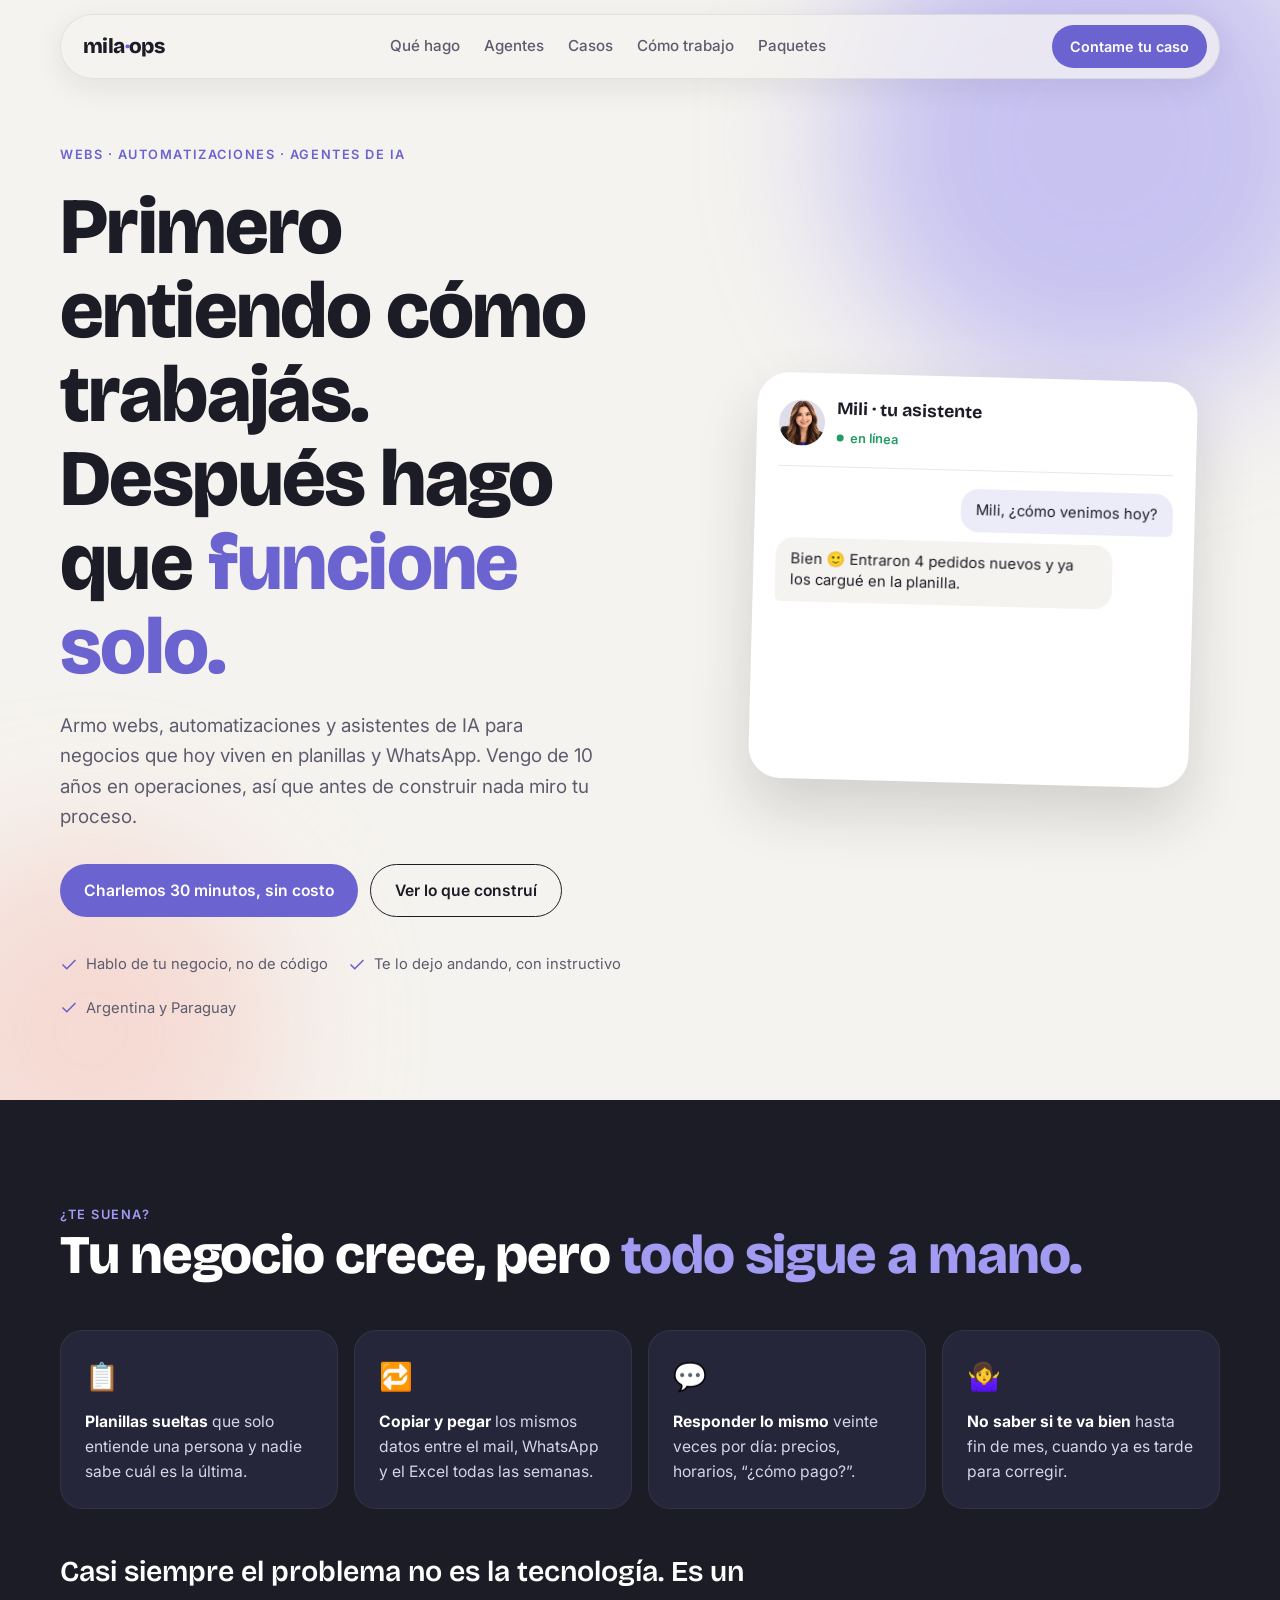
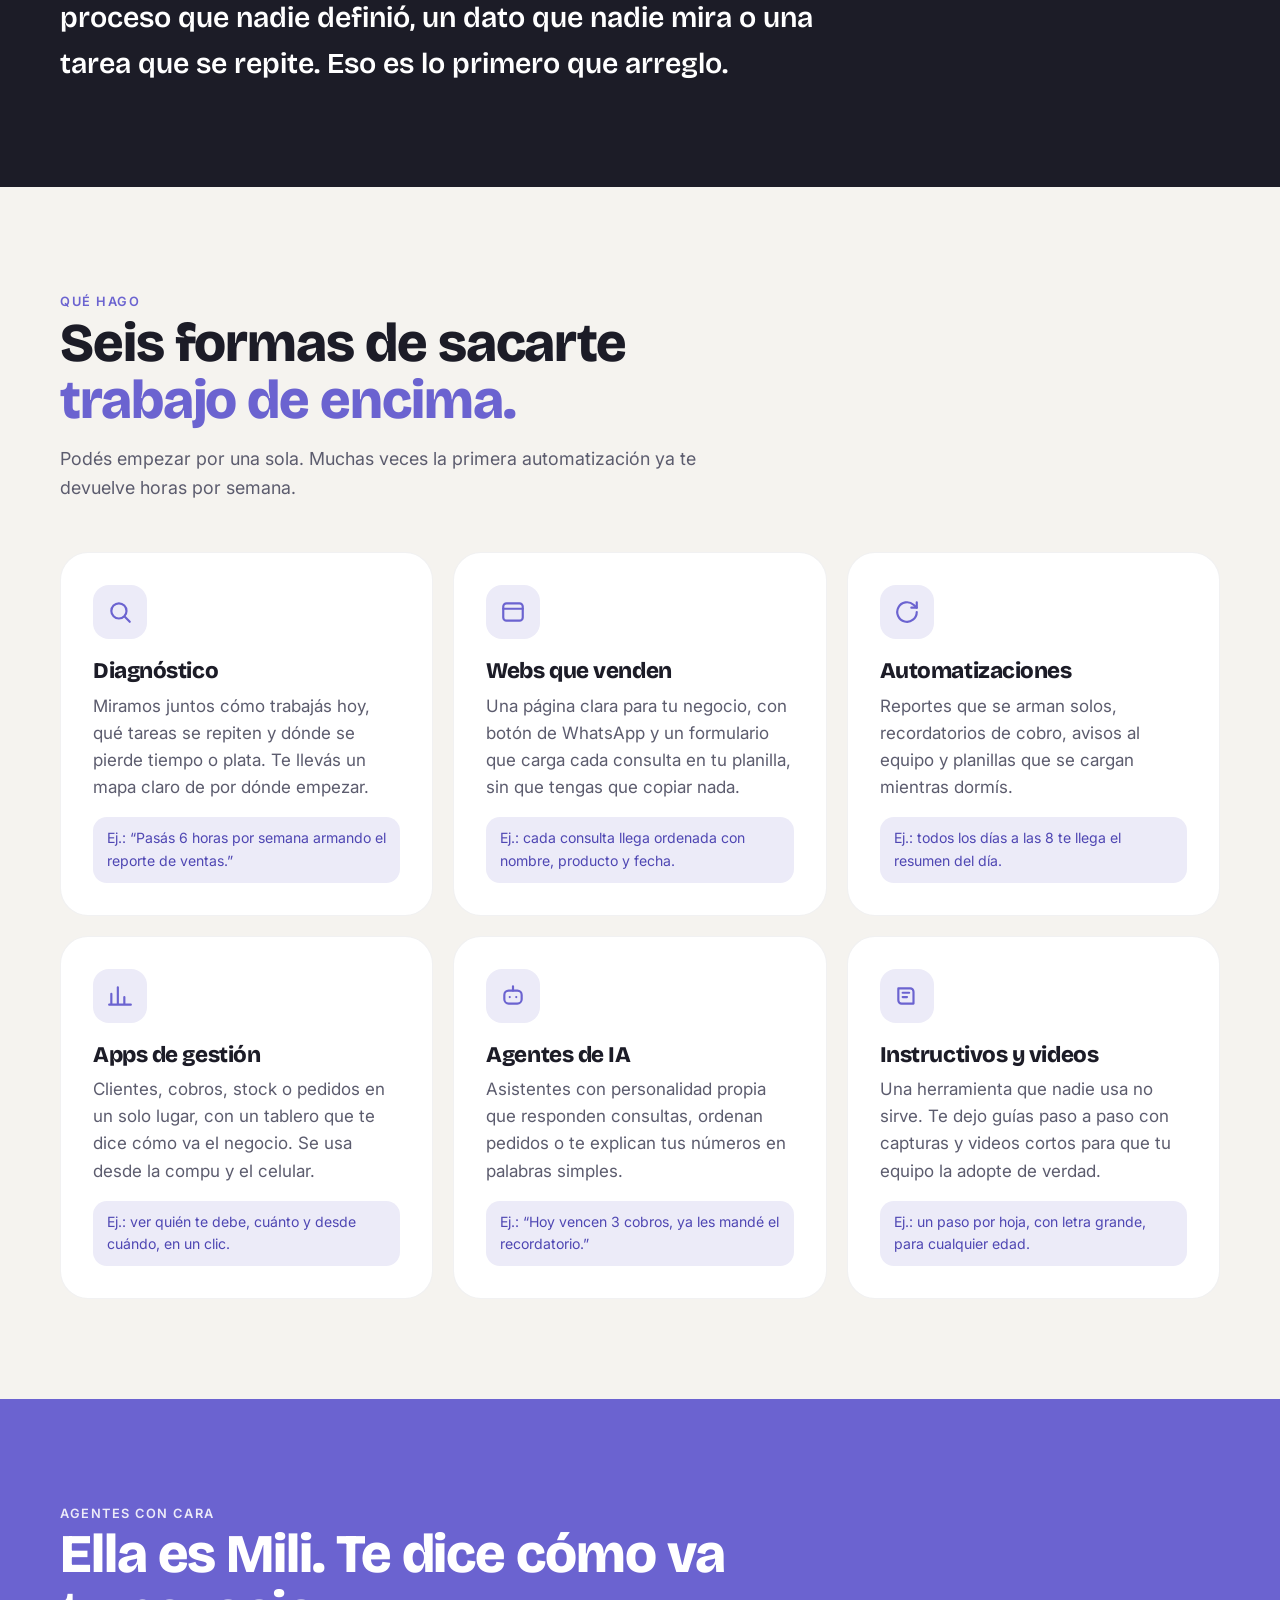
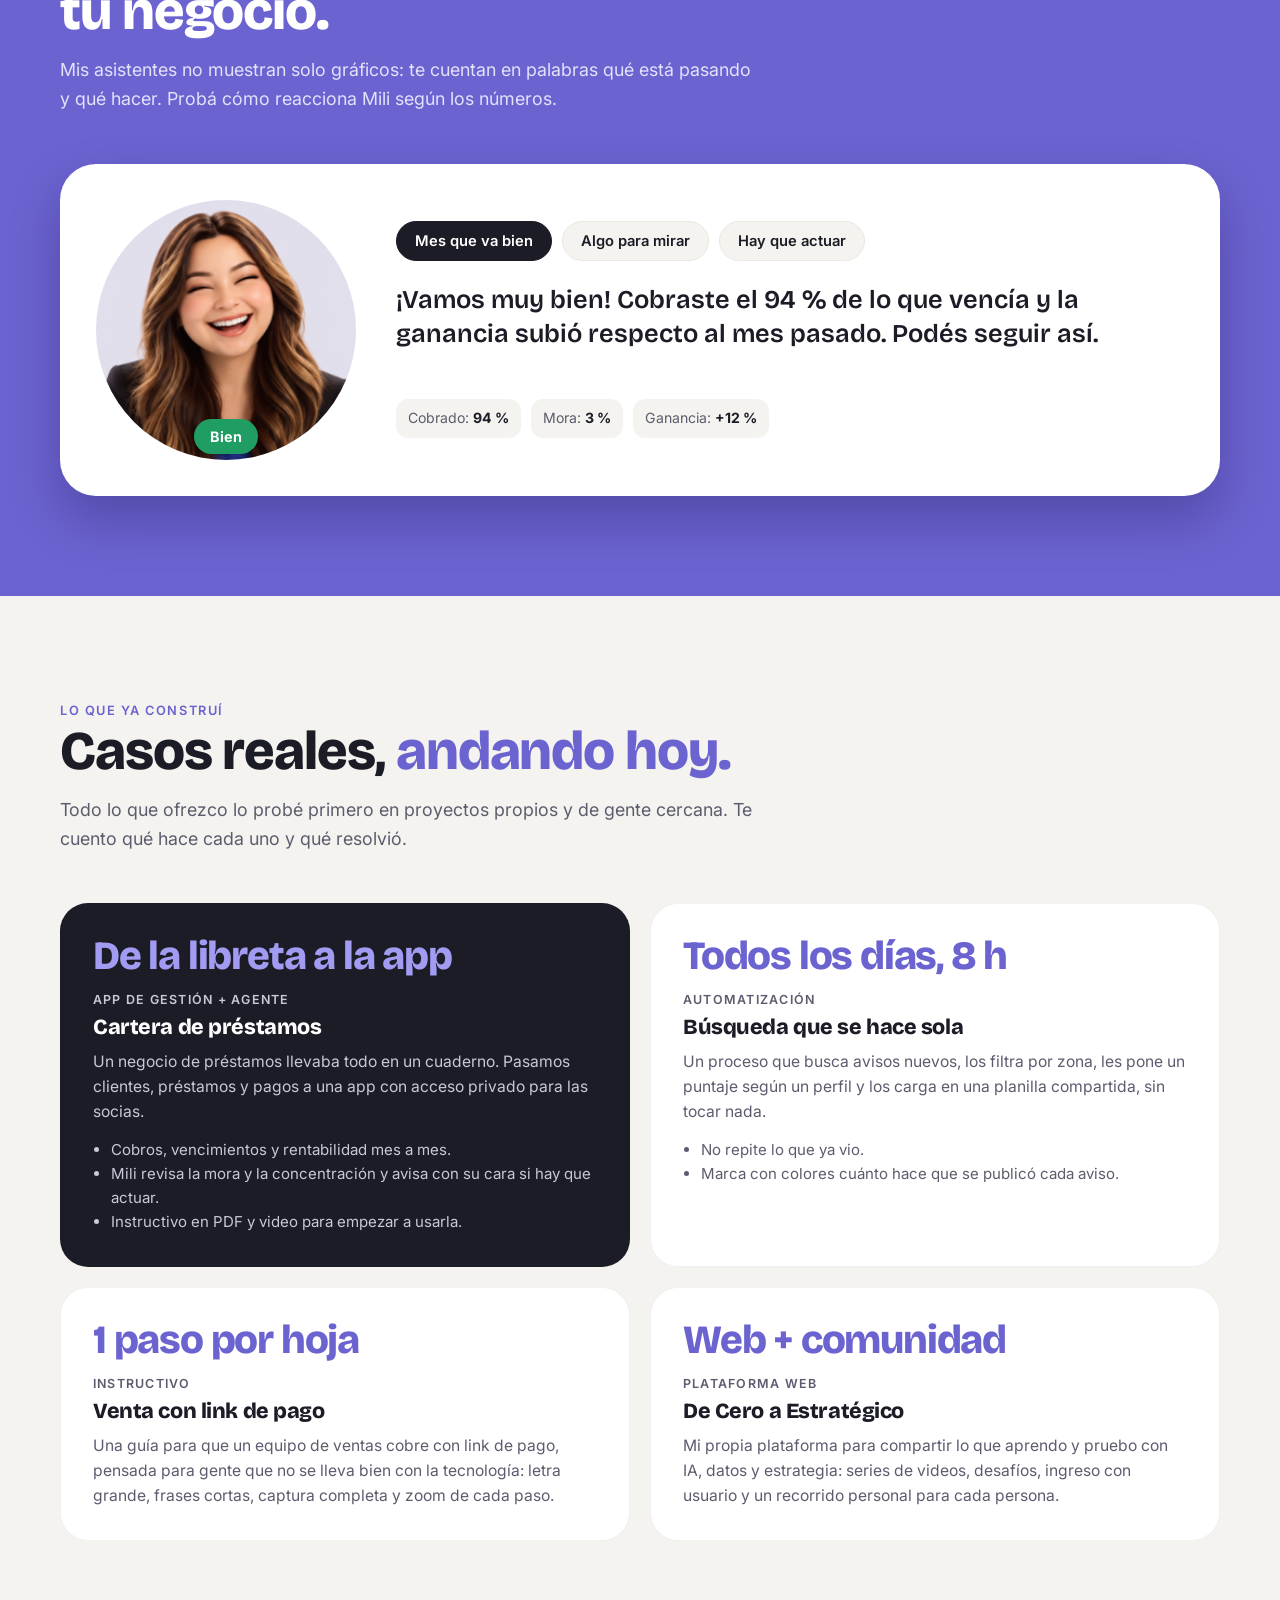
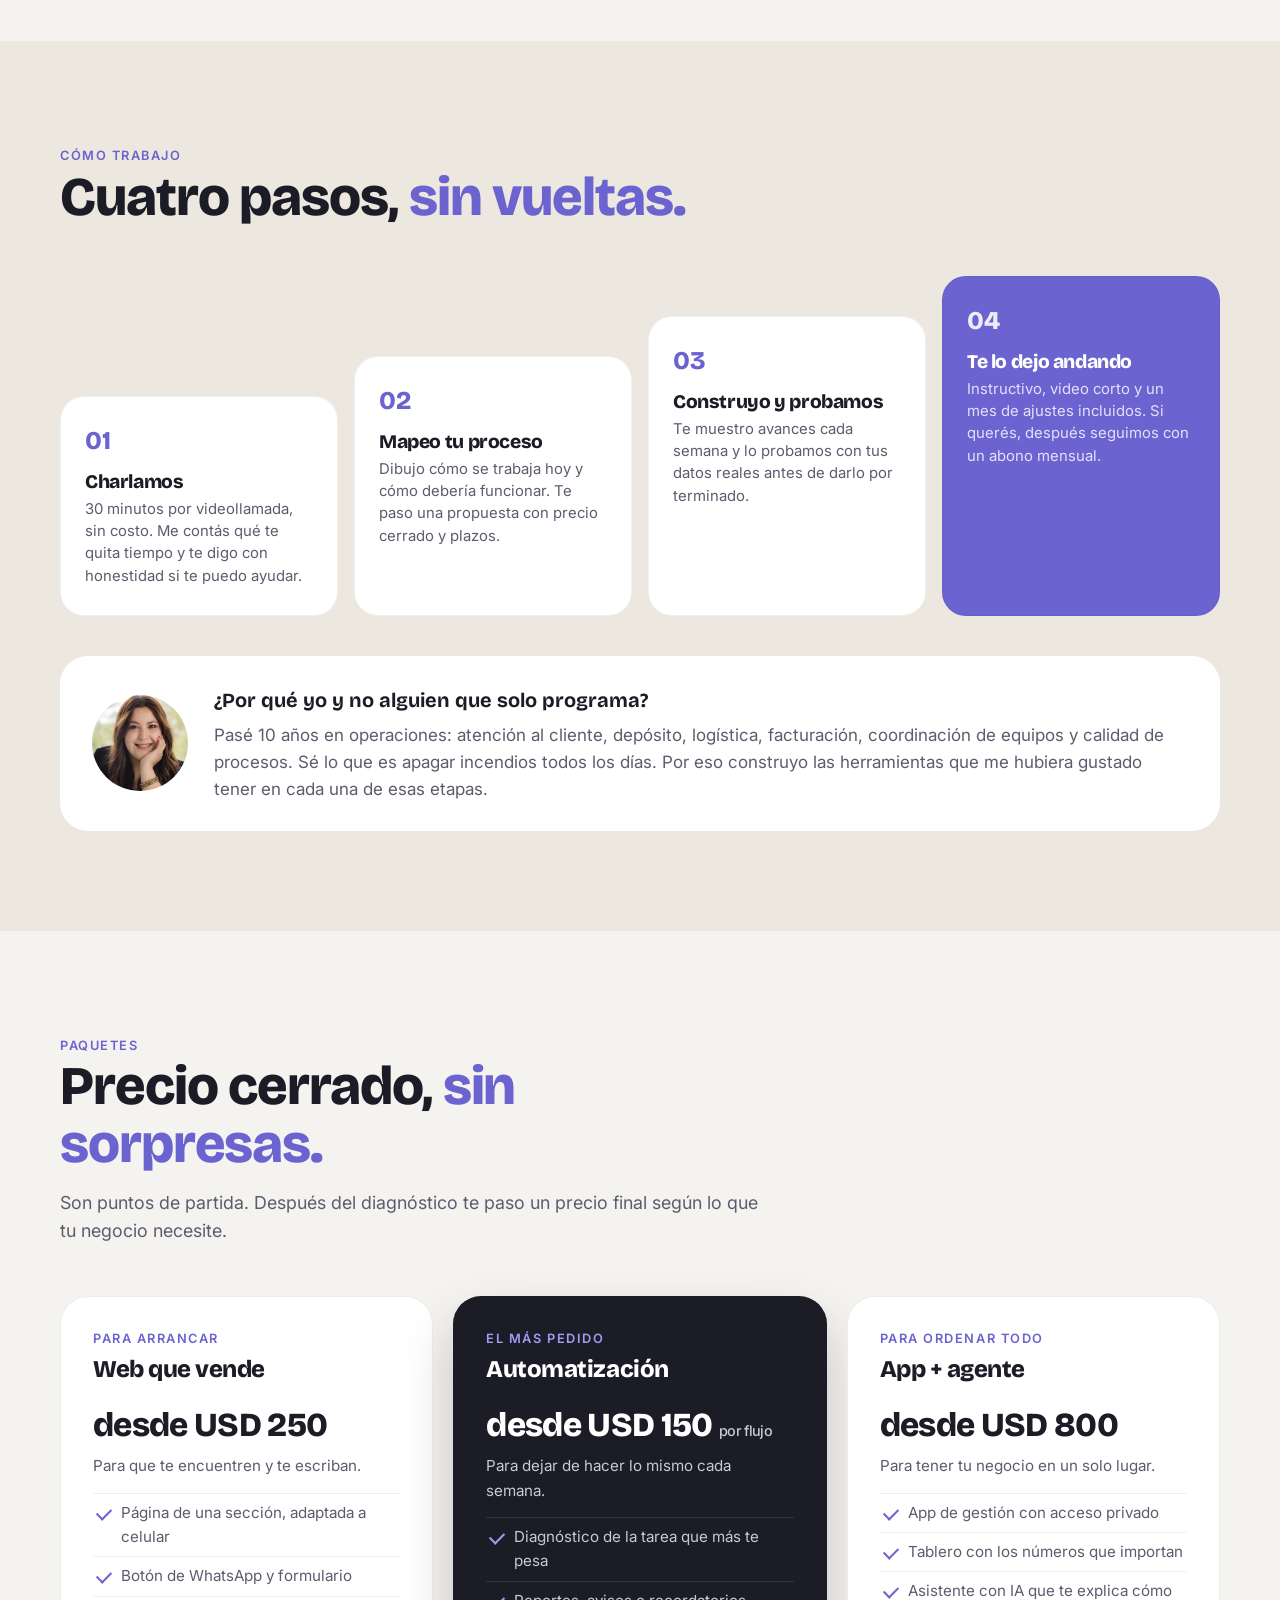
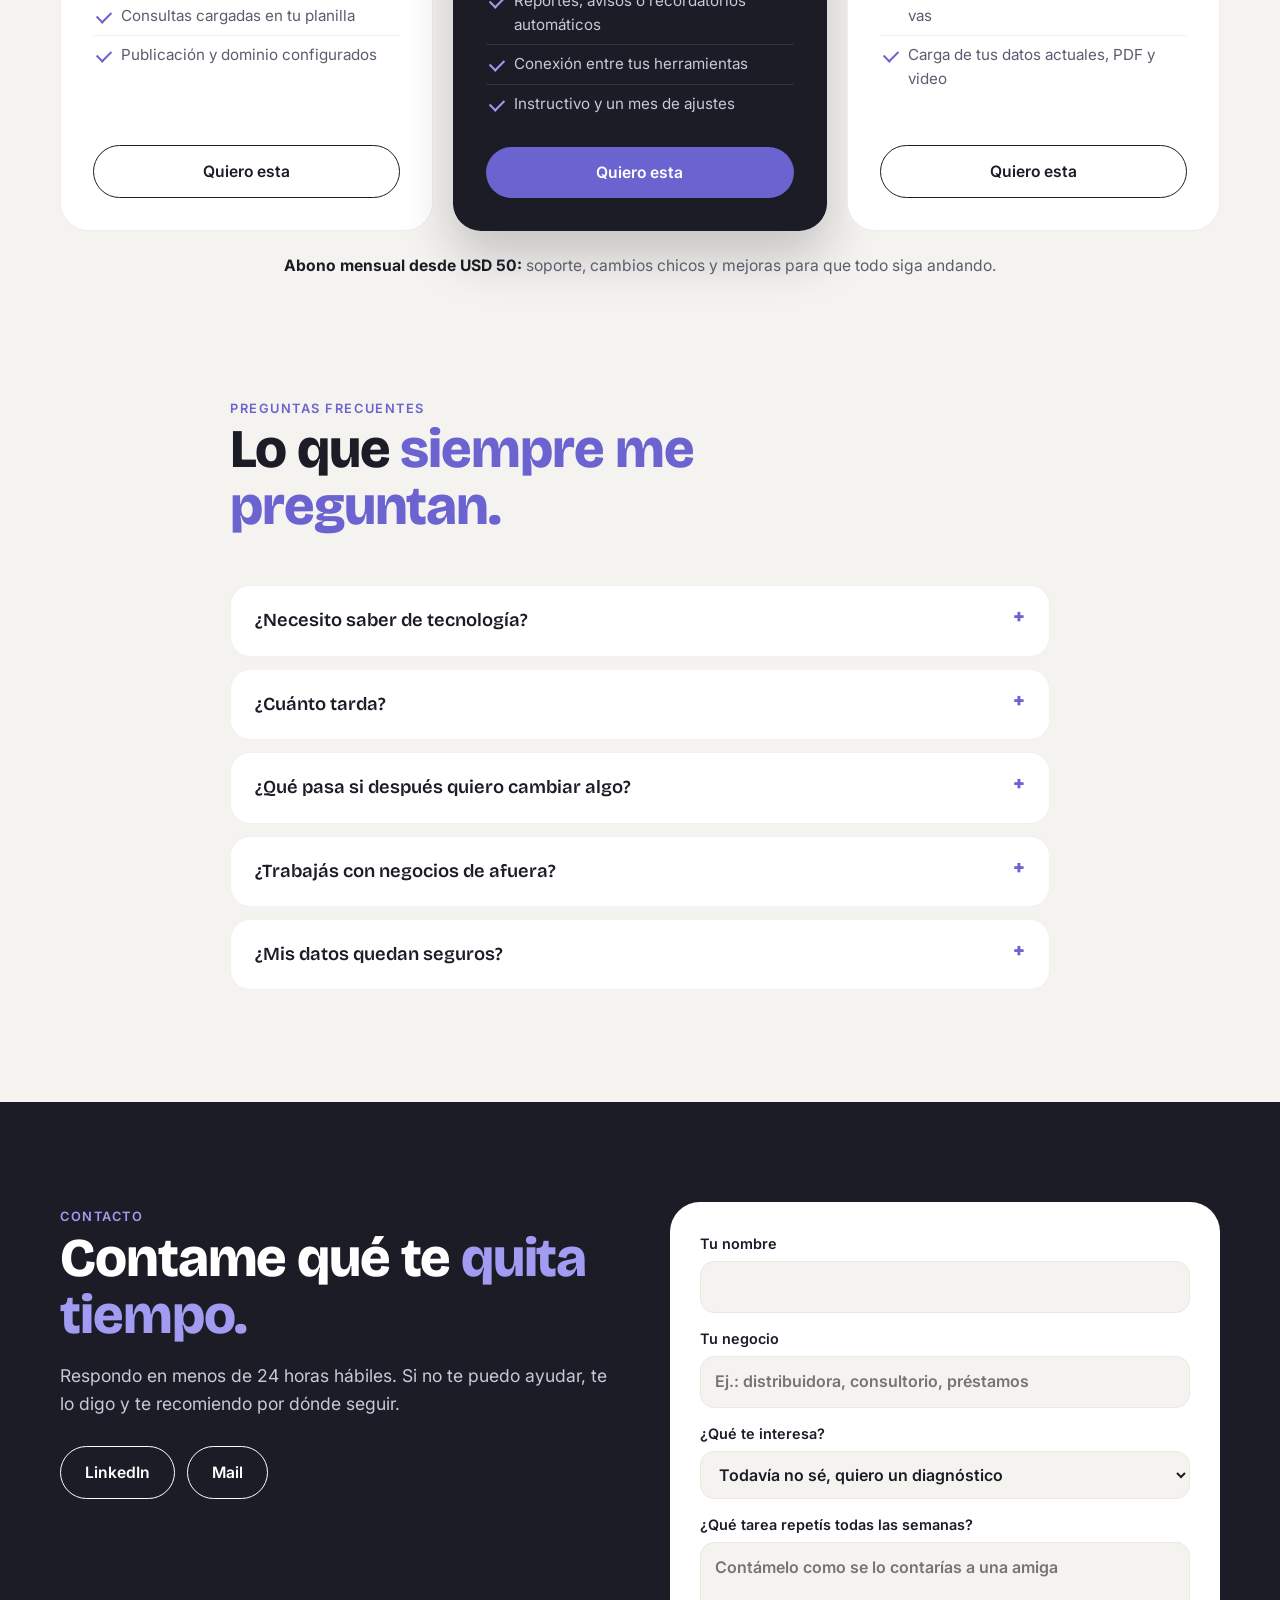
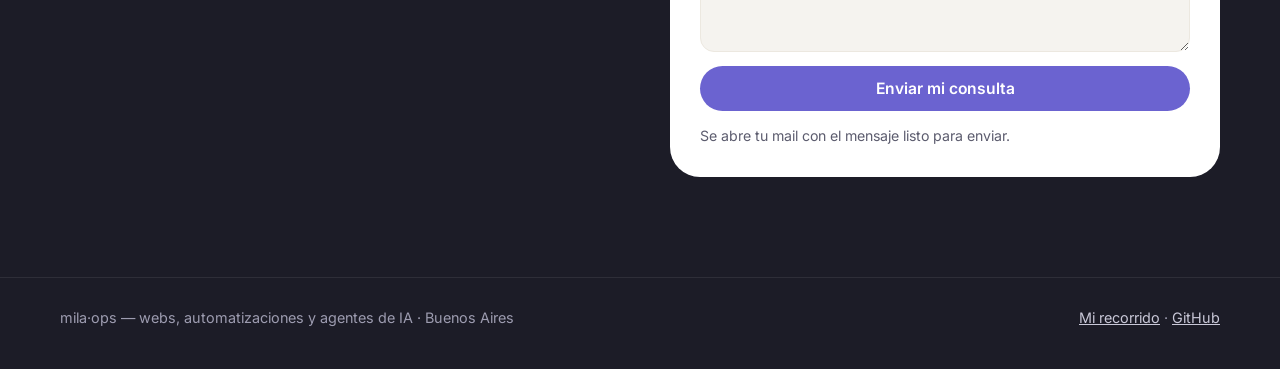
==== index.html @ dc6773a6 "Primera versión de la web de la marca Co-Authored-By: Claude Opus 5.5 <noreply@anthropic.com>" ====
<!doctype html>
<html lang="es">
<head>
<meta charset="utf-8">
<meta name="viewport" content="width=device-width, initial-scale=1">
<title>Mila · Ops & IA — Webs, automatizaciones y agentes</title>
<meta name="description" content="Webs que venden, automatizaciones y agentes de IA para pymes. Primero entiendo cómo trabajás, después hago que funcione solo.">
<meta property="og:title" content="Mila · Ops & IA">
<meta property="og:description" content="Webs, automatizaciones y agentes de IA para negocios que viven en planillas y WhatsApp.">
<meta property="og:image" content="img/retrato.png">
<link rel="icon" href="data:image/svg+xml,%3Csvg xmlns='http://www.w3.org/2000/svg' viewBox='0 0 64 64'%3E%3Crect width='64' height='64' rx='18' fill='%236b63d0'/%3E%3Ctext x='32' y='44' font-family='Arial' font-weight='800' font-size='34' text-anchor='middle' fill='white'%3Em%3C/text%3E%3C/svg%3E">
<link rel="preconnect" href="https://fonts.googleapis.com">
<link rel="preconnect" href="https://fonts.gstatic.com" crossorigin>
<link href="https://fonts.googleapis.com/css2?family=Bricolage+Grotesque:opsz,wght@12..96,600;12..96,800&family=Inter:wght@400;500;600&display=swap" rel="stylesheet">
<style>
  :root{
    --crema:#f5f3ef; --crema-2:#ece8e0; --tinta:#1c1c27; --gris:#5c5c6e;
    --violeta:#6b63d0; --violeta-osc:#4f47b3; --lila:#a29bf2; --lila-suave:#ecebf8; --coral:#f07a6c;
    --verde:#1f9d63; --ambar:#c98a12;
    --radio:28px;
    --display:"Bricolage Grotesque","Inter",system-ui,sans-serif;
    --texto:"Inter",system-ui,-apple-system,sans-serif;
  }
  *{box-sizing:border-box}
  html{scroll-behavior:smooth}
  body{margin:0;background:var(--crema);color:var(--tinta);font-family:var(--texto);font-size:17px;line-height:1.6;-webkit-font-smoothing:antialiased;overflow-x:hidden}
  img{max-width:100%;display:block}
  a{color:inherit}
  .contenedor{width:min(1160px,100% - 40px);margin-inline:auto}
  h1,h2,h3{font-family:var(--display);line-height:1.05;letter-spacing:-.02em;margin:0}
  h2{font-size:clamp(2.1rem,5vw,3.4rem);font-weight:800}
  h2 em,h1 em{font-style:normal;color:var(--violeta)}
  .etiqueta{display:inline-block;font-size:.8rem;font-weight:600;letter-spacing:.12em;text-transform:uppercase;color:var(--violeta)}
  section{padding:100px 0}
  .cabecera{max-width:700px;margin-bottom:50px}
  .cabecera p{color:var(--gris);font-size:1.12rem;margin:16px 0 0}

  /* Menú */
  .menu{position:fixed;top:14px;left:50%;transform:translateX(-50%);z-index:50;width:min(1160px,100% - 24px);
    display:flex;align-items:center;justify-content:space-between;gap:16px;padding:10px 12px 10px 22px;border-radius:999px;
    background:rgba(245,243,239,.75);backdrop-filter:blur(14px) saturate(1.4);-webkit-backdrop-filter:blur(14px) saturate(1.4);
    border:1px solid rgba(28,28,39,.08);box-shadow:0 8px 30px rgba(28,28,39,.08)}
  .marca{font-family:var(--display);font-weight:800;font-size:1.3rem;text-decoration:none;letter-spacing:-.03em;white-space:nowrap}
  .marca span{color:var(--violeta)}
  .menu nav{display:flex;gap:24px}
  .menu nav a{text-decoration:none;font-size:.95rem;font-weight:500;color:var(--gris)}
  .menu nav a:hover{color:var(--tinta)}
  .boton{display:inline-flex;align-items:center;justify-content:center;gap:8px;padding:13px 24px;border-radius:999px;font-weight:600;font-size:.98rem;text-decoration:none;border:0;cursor:pointer;font-family:inherit;transition:transform .2s ease,background .2s ease}
  .boton:hover{transform:translateY(-2px)}
  .boton-violeta{background:var(--violeta);color:#fff}
  .boton-violeta:hover{background:var(--violeta-osc)}
  .boton-borde{background:transparent;border:1.5px solid var(--tinta);color:var(--tinta)}
  .boton-chico{padding:10px 18px;font-size:.9rem}

  /* Portada */
  .portada{position:relative;min-height:100svh;display:flex;align-items:center;padding:140px 0 80px;overflow:hidden}
  .portada::before,.portada::after{content:"";position:absolute;border-radius:50%;filter:blur(70px);opacity:.55;z-index:0}
  .portada::before{width:520px;height:520px;background:var(--lila);top:-120px;right:-80px}
  .portada::after{width:380px;height:380px;background:#f6c6bd;bottom:-120px;left:-100px}
  .portada .contenedor{position:relative;z-index:1;display:grid;grid-template-columns:minmax(0,1.1fr) minmax(0,.9fr);gap:60px;align-items:center}
  .portada h1{font-size:clamp(2.6rem,6.4vw,5rem);font-weight:800;margin:18px 0 22px}
  .portada p.bajada{font-size:1.18rem;color:var(--gris);max-width:540px;margin:0 0 32px}
  .acciones{display:flex;flex-wrap:wrap;gap:12px}
  .sellos{display:flex;flex-wrap:wrap;gap:20px;margin-top:36px;color:var(--gris);font-size:.92rem}
  .sellos span{display:inline-flex;align-items:center;gap:8px}
  .sellos svg{width:18px;height:18px;color:var(--violeta);flex:none}

  /* Chat de Mili en la portada */
  .chat{background:#fff;border-radius:32px;padding:22px;box-shadow:0 30px 60px rgba(28,28,39,.16);transform:rotate(1.5deg);max-width:440px;justify-self:center;width:100%}
  .chat-cab{display:flex;align-items:center;gap:12px;padding-bottom:16px;border-bottom:1px solid var(--crema-2)}
  .chat-cab img{width:46px;height:46px;border-radius:50%;object-fit:cover}
  .chat-cab b{display:block;font-family:var(--display);font-size:1.1rem}
  .chat-cab small{color:var(--verde);font-weight:600;font-size:.8rem}
  .chat-cab small::before{content:"";display:inline-block;width:7px;height:7px;border-radius:50%;background:var(--verde);margin-right:6px;vertical-align:1px}
  .mensajes{display:flex;flex-direction:column;gap:10px;padding:18px 0 6px;min-height:290px}
  .msj{max-width:85%;padding:11px 15px;border-radius:18px;font-size:.93rem;line-height:1.4;animation:aparece .35s ease both}
  .msj.cliente{align-self:flex-end;background:var(--lila-suave);border-bottom-right-radius:6px}
  .msj.mili{align-self:flex-start;background:var(--crema);border-bottom-left-radius:6px}
  .msj.escribe{color:var(--gris);font-style:italic}
  @keyframes aparece{from{opacity:0;transform:translateY(8px)}to{opacity:1;transform:none}}

  /* ¿Te pasa esto? */
  .dolor{background:var(--tinta);color:#fff}
  .dolor .etiqueta{color:var(--lila)}
  .dolor h2{color:#fff}
  .dolor h2 em{color:var(--lila)}
  .dolores{display:grid;grid-template-columns:repeat(4,1fr);gap:16px;margin-top:46px}
  .dolor-item{background:#26263a;border-radius:22px;padding:24px;border:1px solid rgba(255,255,255,.06)}
  .dolor-item .emoji{font-size:1.7rem}
  .dolor-item p{margin:10px 0 0;color:#d6d5e4;font-size:.98rem}
  .dolor-item b{color:#fff}
  .dolor .remate{margin:40px 0 0;font-family:var(--display);font-size:clamp(1.3rem,2.6vw,1.8rem);font-weight:600;color:#fff;max-width:760px}

  /* Servicios */
  .grilla{display:grid;grid-template-columns:repeat(3,1fr);gap:20px}
  .tarjeta{background:#fff;border-radius:var(--radio);padding:32px;border:1px solid rgba(28,28,39,.06);transition:transform .25s ease,box-shadow .25s ease;display:flex;flex-direction:column}
  .tarjeta:hover{transform:translateY(-4px);box-shadow:0 18px 40px rgba(28,28,39,.08)}
  .icono{width:54px;height:54px;border-radius:16px;background:var(--lila-suave);display:grid;place-items:center;margin-bottom:20px;color:var(--violeta)}
  .icono svg{width:26px;height:26px}
  .tarjeta h3{font-size:1.4rem;font-weight:800;margin-bottom:10px}
  .tarjeta p{margin:0;color:var(--gris);flex:1}
  .tarjeta .ejemplo{margin-top:16px;font-size:.88rem;color:var(--violeta-osc);background:var(--lila-suave);border-radius:14px;padding:10px 14px}

  /* Demo de Mili */
  .demo{background:var(--violeta);color:#fff}
  .demo .etiqueta{color:var(--lila-suave)}
  .demo h2{color:#fff}
  .demo .cabecera p{color:#e4e1fb}
  .demo-caja{display:grid;grid-template-columns:260px 1fr;gap:40px;align-items:center;background:#fff;color:var(--tinta);border-radius:36px;padding:36px;box-shadow:0 24px 50px rgba(20,16,70,.28)}
  .cara{position:relative}
  .cara img{width:100%;border-radius:50%;aspect-ratio:1;object-fit:cover;transition:opacity .25s ease}
  .estado{position:absolute;bottom:6px;left:50%;transform:translateX(-50%);padding:6px 16px;border-radius:999px;font-weight:700;font-size:.9rem;color:#fff;white-space:nowrap}
  .opciones{display:flex;flex-wrap:wrap;gap:10px;margin-bottom:22px}
  .opcion{border:1.5px solid var(--crema-2);background:var(--crema);border-radius:999px;padding:10px 18px;font:600 .92rem var(--texto);cursor:pointer;color:var(--tinta)}
  .opcion[aria-pressed="true"]{background:var(--tinta);color:#fff;border-color:var(--tinta)}
  .lectura{font-family:var(--display);font-size:clamp(1.25rem,2.4vw,1.6rem);font-weight:600;line-height:1.3;margin:0 0 16px;min-height:3.9em}
  .datos-demo{display:flex;flex-wrap:wrap;gap:10px}
  .datos-demo span{background:var(--crema);border-radius:12px;padding:8px 12px;font-size:.88rem;color:var(--gris)}
  .datos-demo b{color:var(--tinta)}

  /* Casos */
  .casos .grilla{grid-template-columns:repeat(2,1fr)}
  .caso{background:#fff;border-radius:var(--radio);padding:32px;border:1px solid rgba(28,28,39,.06);display:flex;flex-direction:column}
  .caso .dato{font-family:var(--display);font-weight:800;font-size:2.5rem;letter-spacing:-.03em;color:var(--violeta);line-height:1}
  .caso .tipo{font-size:.78rem;font-weight:600;letter-spacing:.1em;text-transform:uppercase;color:var(--gris);margin:14px 0 6px}
  .caso h3{font-size:1.35rem;font-weight:800;margin-bottom:10px}
  .caso p{margin:0;color:var(--gris);font-size:.98rem}
  .caso ul{margin:14px 0 0;padding-left:18px;color:var(--gris);font-size:.94rem}
  .caso.oscuro{background:var(--tinta);color:#fff}
  .caso.oscuro .dato{color:var(--lila)}
  .caso.oscuro p,.caso.oscuro .tipo,.caso.oscuro ul{color:#c9c8d8}

  /* Cómo trabajo */
  .proceso{background:var(--crema-2)}
  .pasos{display:grid;grid-template-columns:repeat(4,1fr);gap:16px;align-items:end;counter-reset:paso}
  .paso{background:#fff;border-radius:24px;padding:24px;border:1px solid rgba(28,28,39,.06)}
  .paso:nth-child(1){min-height:220px}.paso:nth-child(2){min-height:260px}.paso:nth-child(3){min-height:300px}
  .paso:nth-child(4){min-height:340px;background:var(--violeta);color:#fff}
  .paso:nth-child(4) p{color:#e4e1fb}
  .paso::before{counter-increment:paso;content:"0" counter(paso);font-family:var(--display);font-weight:800;font-size:1.6rem;color:var(--violeta)}
  .paso:nth-child(4)::before{color:var(--lila-suave)}
  .paso h3{font-size:1.2rem;font-weight:800;margin:10px 0 6px}
  .paso p{margin:0;color:var(--gris);font-size:.93rem;line-height:1.5}
  .diferencia{margin-top:40px;display:grid;grid-template-columns:auto 1fr;gap:26px;align-items:center;background:#fff;border-radius:var(--radio);padding:28px 32px}
  .diferencia img{width:96px;height:96px;border-radius:50%;object-fit:cover}
  .diferencia p{margin:0;color:var(--gris)}
  .diferencia b{color:var(--tinta);font-family:var(--display);font-size:1.25rem;display:block;margin-bottom:6px}

  /* Paquetes */
  .paquetes{display:grid;grid-template-columns:repeat(3,1fr);gap:20px;align-items:stretch}
  .paquete{background:#fff;border-radius:var(--radio);padding:32px;border:1px solid rgba(28,28,39,.08);display:flex;flex-direction:column}
  .paquete.destacado{background:var(--tinta);color:#fff;transform:translateY(-10px);box-shadow:0 26px 50px rgba(28,28,39,.22)}
  .paquete .nombre{font-size:.8rem;font-weight:600;letter-spacing:.12em;text-transform:uppercase;color:var(--violeta)}
  .paquete.destacado .nombre{color:var(--lila)}
  .paquete h3{font-size:1.5rem;font-weight:800;margin:8px 0 6px}
  .paquete .precio{font-family:var(--display);font-weight:800;font-size:2.1rem;letter-spacing:-.02em;margin:10px 0 2px}
  .paquete .precio small{font-family:var(--texto);font-size:.9rem;font-weight:500;color:var(--gris)}
  .paquete.destacado .precio small,.paquete.destacado p,.paquete.destacado li{color:#c9c8d8}
  .paquete p{margin:0 0 14px;color:var(--gris);font-size:.95rem}
  .paquete ul{list-style:none;padding:0;margin:0 0 24px;flex:1}
  .paquete li{padding:7px 0 7px 28px;position:relative;font-size:.95rem;color:var(--gris);border-top:1px solid rgba(28,28,39,.07)}
  .paquete.destacado li{border-color:rgba(255,255,255,.1)}
  .paquete li::before{content:"";position:absolute;left:4px;top:14px;width:12px;height:7px;border-left:2px solid var(--violeta);border-bottom:2px solid var(--violeta);transform:rotate(-45deg)}
  .paquete.destacado li::before{border-color:var(--lila)}
  .paquete.destacado .boton-borde{border-color:#fff;color:#fff}
  .abono{margin-top:22px;text-align:center;color:var(--gris);font-size:.98rem}
  .abono b{color:var(--tinta)}

  /* Preguntas */
  .preguntas{max-width:820px}
  details{background:#fff;border-radius:20px;padding:20px 24px;margin-bottom:12px;border:1px solid rgba(28,28,39,.06)}
  summary{cursor:pointer;font-family:var(--display);font-weight:600;font-size:1.15rem;list-style:none;display:flex;justify-content:space-between;gap:16px}
  summary::-webkit-details-marker{display:none}
  summary::after{content:"+";color:var(--violeta);font-weight:800;font-size:1.4rem;line-height:1}
  details[open] summary::after{content:"–"}
  details p{margin:12px 0 0;color:var(--gris)}

  /* Contacto */
  .contacto{background:var(--tinta);color:#fff}
  .contacto .etiqueta{color:var(--lila)}
  .contacto h2{color:#fff}
  .contacto h2 em{color:var(--lila)}
  .contacto-grid{display:grid;grid-template-columns:1fr 1fr;gap:60px;align-items:start}
  .contacto-grid > div > p{color:#c9c8d8;font-size:1.1rem;margin:18px 0 28px}
  .formulario{background:#fff;color:var(--tinta);border-radius:30px;padding:30px;display:grid;gap:14px}
  .formulario label{font-weight:600;font-size:.9rem;display:grid;gap:6px}
  .formulario input,.formulario textarea,.formulario select{font:inherit;font-size:16px;padding:12px 14px;border-radius:14px;border:1.5px solid var(--crema-2);background:var(--crema);color:var(--tinta);width:100%}
  .formulario textarea{min-height:110px;resize:vertical}
  .formulario input:focus,.formulario textarea:focus,.formulario select:focus{outline:none;border-color:var(--violeta)}
  .formulario small{color:var(--gris)}
  .contacto .boton-borde{border-color:#fff;color:#fff}

  footer{background:var(--tinta);color:#9d9cb0;padding:28px 0 40px;font-size:.9rem;border-top:1px solid rgba(255,255,255,.08)}
  footer .contenedor{display:flex;justify-content:space-between;gap:16px;flex-wrap:wrap}
  footer a{color:#c9c8d8}

  .revelar{opacity:0;transform:translateY(24px);transition:opacity .6s ease,transform .6s ease}
  .revelar.visible{opacity:1;transform:none}
  @media (prefers-reduced-motion:reduce){.revelar{opacity:1;transform:none;transition:none}.msj{animation:none}html{scroll-behavior:auto}}

  @media (max-width:980px){
    .menu nav{display:none}
    .portada .contenedor,.contacto-grid{grid-template-columns:1fr;gap:44px}
    .grilla,.paquetes{grid-template-columns:1fr 1fr}
    .dolores{grid-template-columns:1fr 1fr}
    .pasos{grid-template-columns:1fr 1fr}
    .paso{min-height:0!important}
    .paquete.destacado{transform:none}
  }
  @media (max-width:640px){
    .contenedor{width:calc(100% - 32px)}
    section{padding:72px 0}
    .portada{padding:120px 0 60px}
    .grilla,.casos .grilla,.paquetes,.dolores,.pasos{grid-template-columns:1fr}
    .demo-caja{grid-template-columns:1fr;padding:24px;gap:24px}
    .cara{width:200px;margin:0 auto}
    .diferencia{grid-template-columns:1fr;text-align:center}
    .diferencia img{margin:0 auto}
    .chat{transform:none}
    .menu{padding-left:18px}
    .marca{font-size:1.15rem}
    .tarjeta,.caso,.paquete{padding:26px}
  }
</style>
</head>
<body>

<header class="menu">
  <a class="marca" href="#inicio">mila<span>·</span>ops</a>
  <nav aria-label="Secciones">
    <a href="#servicios">Qué hago</a>
    <a href="#mili">Agentes</a>
    <a href="#casos">Casos</a>
    <a href="#proceso">Cómo trabajo</a>
    <a href="#paquetes">Paquetes</a>
  </nav>
  <a class="boton boton-violeta boton-chico" href="#contacto">Contame tu caso</a>
</header>

<main>
<!-- Portada -->
<section class="portada" id="inicio">
  <div class="contenedor">
    <div>
      <span class="etiqueta">Webs · Automatizaciones · Agentes de IA</span>
      <h1>Primero entiendo cómo trabajás. Después hago que <em>funcione solo.</em></h1>
      <p class="bajada">Armo webs, automatizaciones y asistentes de IA para negocios que hoy viven en planillas y WhatsApp. Vengo de 10 años en operaciones, así que antes de construir nada miro tu proceso.</p>
      <div class="acciones">
        <a class="boton boton-violeta" href="#contacto">Charlemos 30 minutos, sin costo</a>
        <a class="boton boton-borde" href="#casos">Ver lo que construí</a>
      </div>
      <div class="sellos">
        <span><svg viewBox="0 0 24 24" fill="none" stroke="currentColor" stroke-width="2.2" stroke-linecap="round" stroke-linejoin="round"><path d="M20 6 9 17l-5-5"/></svg>Hablo de tu negocio, no de código</span>
        <span><svg viewBox="0 0 24 24" fill="none" stroke="currentColor" stroke-width="2.2" stroke-linecap="round" stroke-linejoin="round"><path d="M20 6 9 17l-5-5"/></svg>Te lo dejo andando, con instructivo</span>
        <span><svg viewBox="0 0 24 24" fill="none" stroke="currentColor" stroke-width="2.2" stroke-linecap="round" stroke-linejoin="round"><path d="M20 6 9 17l-5-5"/></svg>Argentina y Paraguay</span>
      </div>
    </div>

    <div class="chat" aria-label="Ejemplo de conversación con un asistente">
      <div class="chat-cab">
        <img src="img/retrato.png" alt="Mili, la asistente">
        <div><b>Mili · tu asistente</b><small>en línea</small></div>
      </div>
      <div class="mensajes" id="mensajes" aria-live="polite"></div>
    </div>
  </div>
</section>

<!-- ¿Te pasa esto? -->
<section class="dolor">
  <div class="contenedor">
    <span class="etiqueta">¿Te suena?</span>
    <h2>Tu negocio crece, pero <em>todo sigue a mano.</em></h2>
    <div class="dolores">
      <div class="dolor-item revelar"><div class="emoji">📋</div><p><b>Planillas sueltas</b> que solo entiende una persona y nadie sabe cuál es la última.</p></div>
      <div class="dolor-item revelar"><div class="emoji">🔁</div><p><b>Copiar y pegar</b> los mismos datos entre el mail, WhatsApp y el Excel todas las semanas.</p></div>
      <div class="dolor-item revelar"><div class="emoji">💬</div><p><b>Responder lo mismo</b> veinte veces por día: precios, horarios, “¿cómo pago?”.</p></div>
      <div class="dolor-item revelar"><div class="emoji">🤷‍♀️</div><p><b>No saber si te va bien</b> hasta fin de mes, cuando ya es tarde para corregir.</p></div>
    </div>
    <p class="remate">Casi siempre el problema no es la tecnología. Es un proceso que nadie definió, un dato que nadie mira o una tarea que se repite. Eso es lo primero que arreglo.</p>
  </div>
</section>

<!-- Servicios -->
<section id="servicios">
  <div class="contenedor">
    <div class="cabecera">
      <span class="etiqueta">Qué hago</span>
      <h2>Seis formas de sacarte <em>trabajo de encima.</em></h2>
      <p>Podés empezar por una sola. Muchas veces la primera automatización ya te devuelve horas por semana.</p>
    </div>
    <div class="grilla">
      <article class="tarjeta revelar">
        <div class="icono"><svg viewBox="0 0 24 24" fill="none" stroke="currentColor" stroke-width="2" stroke-linecap="round" stroke-linejoin="round"><circle cx="11" cy="11" r="7"/><path d="m21 21-4.3-4.3"/></svg></div>
        <h3>Diagnóstico</h3>
        <p>Miramos juntos cómo trabajás hoy, qué tareas se repiten y dónde se pierde tiempo o plata. Te llevás un mapa claro de por dónde empezar.</p>
        <div class="ejemplo">Ej.: “Pasás 6 horas por semana armando el reporte de ventas.”</div>
      </article>
      <article class="tarjeta revelar">
        <div class="icono"><svg viewBox="0 0 24 24" fill="none" stroke="currentColor" stroke-width="2" stroke-linecap="round" stroke-linejoin="round"><rect x="3" y="4" width="18" height="16" rx="3"/><path d="M3 9h18"/></svg></div>
        <h3>Webs que venden</h3>
        <p>Una página clara para tu negocio, con botón de WhatsApp y un formulario que carga cada consulta en tu planilla, sin que tengas que copiar nada.</p>
        <div class="ejemplo">Ej.: cada consulta llega ordenada con nombre, producto y fecha.</div>
      </article>
      <article class="tarjeta revelar">
        <div class="icono"><svg viewBox="0 0 24 24" fill="none" stroke="currentColor" stroke-width="2" stroke-linecap="round" stroke-linejoin="round"><path d="M21 12a9 9 0 1 1-3-6.7L21 8"/><path d="M21 3v5h-5"/></svg></div>
        <h3>Automatizaciones</h3>
        <p>Reportes que se arman solos, recordatorios de cobro, avisos al equipo y planillas que se cargan mientras dormís.</p>
        <div class="ejemplo">Ej.: todos los días a las 8 te llega el resumen del día.</div>
      </article>
      <article class="tarjeta revelar">
        <div class="icono"><svg viewBox="0 0 24 24" fill="none" stroke="currentColor" stroke-width="2" stroke-linecap="round" stroke-linejoin="round"><path d="M4 20V10M10 20V4M16 20v-7M22 20H2"/></svg></div>
        <h3>Apps de gestión</h3>
        <p>Clientes, cobros, stock o pedidos en un solo lugar, con un tablero que te dice cómo va el negocio. Se usa desde la compu y el celular.</p>
        <div class="ejemplo">Ej.: ver quién te debe, cuánto y desde cuándo, en un clic.</div>
      </article>
      <article class="tarjeta revelar">
        <div class="icono"><svg viewBox="0 0 24 24" fill="none" stroke="currentColor" stroke-width="2" stroke-linecap="round" stroke-linejoin="round"><rect x="4" y="7" width="16" height="12" rx="4"/><path d="M12 7V3M9 13h.01M15 13h.01"/></svg></div>
        <h3>Agentes de IA</h3>
        <p>Asistentes con personalidad propia que responden consultas, ordenan pedidos o te explican tus números en palabras simples.</p>
        <div class="ejemplo">Ej.: “Hoy vencen 3 cobros, ya les mandé el recordatorio.”</div>
      </article>
      <article class="tarjeta revelar">
        <div class="icono"><svg viewBox="0 0 24 24" fill="none" stroke="currentColor" stroke-width="2" stroke-linecap="round" stroke-linejoin="round"><path d="M4 5h11a3 3 0 0 1 3 3v11H7a3 3 0 0 1-3-3z"/><path d="M8 9h6M8 13h4"/></svg></div>
        <h3>Instructivos y videos</h3>
        <p>Una herramienta que nadie usa no sirve. Te dejo guías paso a paso con capturas y videos cortos para que tu equipo la adopte de verdad.</p>
        <div class="ejemplo">Ej.: un paso por hoja, con letra grande, para cualquier edad.</div>
      </article>
    </div>
  </div>
</section>

<!-- Demo de Mili -->
<section class="demo" id="mili">
  <div class="contenedor">
    <div class="cabecera">
      <span class="etiqueta">Agentes con cara</span>
      <h2>Ella es Mili. Te dice cómo va tu negocio.</h2>
      <p>Mis asistentes no muestran solo gráficos: te cuentan en palabras qué está pasando y qué hacer. Probá cómo reacciona Mili según los números.</p>
    </div>
    <div class="demo-caja revelar">
      <div class="cara">
        <img id="cara-mili" src="img/risa.png" alt="Mili riéndose">
        <span class="estado" id="estado-mili" style="background:var(--verde)">Bien</span>
      </div>
      <div>
        <div class="opciones" role="group" aria-label="Elegí un escenario">
          <button class="opcion" aria-pressed="true" data-esc="bien">Mes que va bien</button>
          <button class="opcion" aria-pressed="false" data-esc="mirar">Algo para mirar</button>
          <button class="opcion" aria-pressed="false" data-esc="actuar">Hay que actuar</button>
        </div>
        <p class="lectura" id="lectura-mili"></p>
        <div class="datos-demo" id="datos-mili"></div>
      </div>
    </div>
  </div>
</section>

<!-- Casos -->
<section class="casos" id="casos">
  <div class="contenedor">
    <div class="cabecera">
      <span class="etiqueta">Lo que ya construí</span>
      <h2>Casos reales, <em>andando hoy.</em></h2>
      <p>Todo lo que ofrezco lo probé primero en proyectos propios y de gente cercana. Te cuento qué hace cada uno y qué resolvió.</p>
    </div>
    <div class="grilla">
      <article class="caso oscuro revelar">
        <div class="dato">De la libreta a la app</div>
        <div class="tipo">App de gestión + agente</div>
        <h3>Cartera de préstamos</h3>
        <p>Un negocio de préstamos llevaba todo en un cuaderno. Pasamos clientes, préstamos y pagos a una app con acceso privado para las socias.</p>
        <ul>
          <li>Cobros, vencimientos y rentabilidad mes a mes.</li>
          <li>Mili revisa la mora y la concentración y avisa con su cara si hay que actuar.</li>
          <li>Instructivo en PDF y video para empezar a usarla.</li>
        </ul>
      </article>
      <article class="caso revelar">
        <div class="dato">Todos los días, 8 h</div>
        <div class="tipo">Automatización</div>
        <h3>Búsqueda que se hace sola</h3>
        <p>Un proceso que busca avisos nuevos, los filtra por zona, les pone un puntaje según un perfil y los carga en una planilla compartida, sin tocar nada.</p>
        <ul>
          <li>No repite lo que ya vio.</li>
          <li>Marca con colores cuánto hace que se publicó cada aviso.</li>
        </ul>
      </article>
      <article class="caso revelar">
        <div class="dato">1 paso por hoja</div>
        <div class="tipo">Instructivo</div>
        <h3>Venta con link de pago</h3>
        <p>Una guía para que un equipo de ventas cobre con link de pago, pensada para gente que no se lleva bien con la tecnología: letra grande, frases cortas, captura completa y zoom de cada paso.</p>
      </article>
      <article class="caso revelar">
        <div class="dato">Web + comunidad</div>
        <div class="tipo">Plataforma web</div>
        <h3>De Cero a Estratégico</h3>
        <p>Mi propia plataforma para compartir lo que aprendo y pruebo con IA, datos y estrategia: series de videos, desafíos, ingreso con usuario y un recorrido personal para cada persona.</p>
      </article>
    </div>
  </div>
</section>

<!-- Cómo trabajo -->
<section class="proceso" id="proceso">
  <div class="contenedor">
    <div class="cabecera">
      <span class="etiqueta">Cómo trabajo</span>
      <h2>Cuatro pasos, <em>sin vueltas.</em></h2>
    </div>
    <div class="pasos">
      <div class="paso revelar"><h3>Charlamos</h3><p>30 minutos por videollamada, sin costo. Me contás qué te quita tiempo y te digo con honestidad si te puedo ayudar.</p></div>
      <div class="paso revelar"><h3>Mapeo tu proceso</h3><p>Dibujo cómo se trabaja hoy y cómo debería funcionar. Te paso una propuesta con precio cerrado y plazos.</p></div>
      <div class="paso revelar"><h3>Construyo y probamos</h3><p>Te muestro avances cada semana y lo probamos con tus datos reales antes de darlo por terminado.</p></div>
      <div class="paso revelar"><h3>Te lo dejo andando</h3><p>Instructivo, video corto y un mes de ajustes incluidos. Si querés, después seguimos con un abono mensual.</p></div>
    </div>
    <div class="diferencia revelar">
      <img src="img/mila.jpg" alt="Foto de Mila">
      <div>
        <b>¿Por qué yo y no alguien que solo programa?</b>
        <p>Pasé 10 años en operaciones: atención al cliente, depósito, logística, facturación, coordinación de equipos y calidad de procesos. Sé lo que es apagar incendios todos los días. Por eso construyo las herramientas que me hubiera gustado tener en cada una de esas etapas.</p>
      </div>
    </div>
  </div>
</section>

<!-- Paquetes -->
<section id="paquetes">
  <div class="contenedor">
    <div class="cabecera">
      <span class="etiqueta">Paquetes</span>
      <h2>Precio cerrado, <em>sin sorpresas.</em></h2>
      <p>Son puntos de partida. Después del diagnóstico te paso un precio final según lo que tu negocio necesite.</p>
    </div>
    <div class="paquetes">
      <article class="paquete revelar">
        <span class="nombre">Para arrancar</span>
        <h3>Web que vende</h3>
        <div class="precio">desde USD 250</div>
        <p>Para que te encuentren y te escriban.</p>
        <ul>
          <li>Página de una sección, adaptada a celular</li>
          <li>Botón de WhatsApp y formulario</li>
          <li>Consultas cargadas en tu planilla</li>
          <li>Publicación y dominio configurados</li>
        </ul>
        <a class="boton boton-borde" href="#contacto">Quiero esta</a>
      </article>
      <article class="paquete destacado revelar">
        <span class="nombre">El más pedido</span>
        <h3>Automatización</h3>
        <div class="precio">desde USD 150 <small>por flujo</small></div>
        <p>Para dejar de hacer lo mismo cada semana.</p>
        <ul>
          <li>Diagnóstico de la tarea que más te pesa</li>
          <li>Reportes, avisos o recordatorios automáticos</li>
          <li>Conexión entre tus herramientas</li>
          <li>Instructivo y un mes de ajustes</li>
        </ul>
        <a class="boton boton-violeta" href="#contacto">Quiero esta</a>
      </article>
      <article class="paquete revelar">
        <span class="nombre">Para ordenar todo</span>
        <h3>App + agente</h3>
        <div class="precio">desde USD 800</div>
        <p>Para tener tu negocio en un solo lugar.</p>
        <ul>
          <li>App de gestión con acceso privado</li>
          <li>Tablero con los números que importan</li>
          <li>Asistente con IA que te explica cómo vas</li>
          <li>Carga de tus datos actuales, PDF y video</li>
        </ul>
        <a class="boton boton-borde" href="#contacto">Quiero esta</a>
      </article>
    </div>
    <p class="abono"><b>Abono mensual desde USD 50:</b> soporte, cambios chicos y mejoras para que todo siga andando.</p>
  </div>
</section>

<!-- Preguntas -->
<section style="padding-top:0">
  <div class="contenedor preguntas">
    <div class="cabecera">
      <span class="etiqueta">Preguntas frecuentes</span>
      <h2>Lo que <em>siempre me preguntan.</em></h2>
    </div>
    <details><summary>¿Necesito saber de tecnología?</summary><p>No. Vos me contás cómo trabajás y yo me ocupo del resto. Todo lo que te entrego viene con un instructivo pensado para que lo use cualquiera de tu equipo.</p></details>
    <details><summary>¿Cuánto tarda?</summary><p>Una web o una automatización, entre una y dos semanas. Una app con agente, entre tres y seis, según cuántos datos haya que ordenar.</p></details>
    <details><summary>¿Qué pasa si después quiero cambiar algo?</summary><p>El primer mes de ajustes está incluido. Después podés seguir con el abono mensual o pedirme cambios puntuales.</p></details>
    <details><summary>¿Trabajás con negocios de afuera?</summary><p>Sí. Trabajo con Argentina y Paraguay, todo a distancia, y las apps pueden manejar pesos, guaraníes o dólares.</p></details>
    <details><summary>¿Mis datos quedan seguros?</summary><p>Tus datos son tuyos. Las apps tienen ingreso privado, solo entran las personas que vos autorices y te dejo todo a tu nombre.</p></details>
  </div>
</section>

<!-- Contacto -->
<section class="contacto" id="contacto">
  <div class="contenedor contacto-grid">
    <div>
      <span class="etiqueta">Contacto</span>
      <h2>Contame qué te <em>quita tiempo.</em></h2>
      <p>Respondo en menos de 24 horas hábiles. Si no te puedo ayudar, te lo digo y te recomiendo por dónde seguir.</p>
      <div class="acciones">
        <a class="boton boton-borde" href="https://www.linkedin.com/in/milagros-sanabria/" target="_blank" rel="noopener">LinkedIn</a>
        <a class="boton boton-borde" href="mailto:milagrosbelensanabria@gmail.com">Mail</a>
      </div>
    </div>
    <form class="formulario" id="formulario">
      <label>Tu nombre<input name="nombre" required autocomplete="name"></label>
      <label>Tu negocio<input name="negocio" placeholder="Ej.: distribuidora, consultorio, préstamos" required></label>
      <label>¿Qué te interesa?
        <select name="interes">
          <option>Todavía no sé, quiero un diagnóstico</option>
          <option>Una web</option>
          <option>Automatizar una tarea</option>
          <option>Una app de gestión</option>
          <option>Un agente de IA</option>
        </select>
      </label>
      <label>¿Qué tarea repetís todas las semanas?<textarea name="tarea" placeholder="Contámelo como se lo contarías a una amiga"></textarea></label>
      <button class="boton boton-violeta" type="submit">Enviar por WhatsApp</button>
      <small id="aviso-form">Se abre WhatsApp con tu mensaje listo para enviar.</small>
    </form>
  </div>
</section>
</main>

<footer>
  <div class="contenedor">
    <span>mila·ops — webs, automatizaciones y agentes de IA · Buenos Aires</span>
    <span><a href="https://mila-ops-ia.github.io" target="_blank" rel="noopener">Mi recorrido</a> · <a href="https://github.com/mila-ops-ia" target="_blank" rel="noopener">GitHub</a></span>
  </div>
</footer>

<script>
  // ⚙️ Completá tu número de WhatsApp con código de país, sin + ni espacios (ej.: 5491112345678).
  // Si queda vacío, el formulario abre un mail.
  const WHATSAPP = "";
  const MAIL = "milagrosbelensanabria@gmail.com";

  // Chat de la portada
  const guion = [
    ["cliente","Mili, ¿cómo venimos hoy?"],
    ["mili","Bien 🙂 Entraron 4 pedidos nuevos y ya los cargué en la planilla."],
    ["cliente","¿Y los cobros?"],
    ["mili","Hoy vencen 3. Ya les mandé el recordatorio por WhatsApp."],
    ["mili","Ojo: un cliente concentra el 30 % de lo que te deben. ¿Lo miramos?"]
  ];
  const caja = document.getElementById("mensajes");
  const quieto = matchMedia("(prefers-reduced-motion: reduce)").matches;
  async function reproducir(){
    while(true){
      caja.innerHTML = "";
      for(const [quien, texto] of guion){
        if(quien === "mili" && !quieto){
          const e = burbuja("mili escribe","escribiendo…");
          await espera(900); e.remove();
        }
        burbuja(quien, texto);
        await espera(quieto ? 0 : 1400);
      }
      if(quieto) return;
      await espera(5000);
    }
  }
  function burbuja(clase, texto){
    const d = document.createElement("div");
    d.className = "msj " + clase; d.textContent = texto; caja.appendChild(d); return d;
  }
  const espera = ms => new Promise(r => setTimeout(r, ms));
  reproducir();

  // Demo de Mili
  const escenarios = {
    bien:{cara:"risa",alt:"Mili riéndose",estado:"Bien",color:"var(--verde)",
      texto:"¡Vamos muy bien! Cobraste el 94 % de lo que vencía y la ganancia subió respecto al mes pasado. Podés seguir así.",
      datos:[["Cobrado","94 %"],["Mora","3 %"],["Ganancia","+12 %"]]},
    mirar:{cara:"pensando",alt:"Mili pensando",estado:"Atención",color:"var(--ambar)",
      texto:"Hay algo para mirar: un solo cliente tiene el 30 % de la plata en la calle. Si se atrasa, se te complica el mes.",
      datos:[["Cobrado","86 %"],["Concentración","30 %"],["Ganancia","+2 %"]]},
    actuar:{cara:"sorpresa",alt:"Mili sorprendida",estado:"Alerta",color:"var(--coral)",
      texto:"Hay que actuar: la mora pasó el 15 % y tres clientes llevan más de 10 días sin pagar. Te armé la lista para llamarlos hoy.",
      datos:[["Cobrado","71 %"],["Mora","16 %"],["Ganancia","−8 %"]]}
  };
  ["risa","pensando","sorpresa"].forEach(n => { const i = new Image(); i.src = "img/" + n + ".png"; });
  function mostrar(clave){
    const e = escenarios[clave];
    const img = document.getElementById("cara-mili");
    img.src = "img/" + e.cara + ".png"; img.alt = e.alt;
    const est = document.getElementById("estado-mili");
    est.textContent = e.estado; est.style.background = e.color;
    document.getElementById("lectura-mili").textContent = e.texto;
    document.getElementById("datos-mili").innerHTML = e.datos.map(([k,v]) => `<span>${k}: <b>${v}</b></span>`).join("");
    document.querySelectorAll(".opcion").forEach(b => b.setAttribute("aria-pressed", b.dataset.esc === clave));
  }
  document.querySelectorAll(".opcion").forEach(b => b.addEventListener("click", () => mostrar(b.dataset.esc)));
  mostrar("bien");

  // Formulario → WhatsApp (o mail)
  document.getElementById("formulario").addEventListener("submit", ev => {
    ev.preventDefault();
    const f = new FormData(ev.target);
    const texto = `Hola Mila, soy ${f.get("nombre")} (${f.get("negocio")}).\nMe interesa: ${f.get("interes")}.\n${f.get("tarea") ? "Lo que repito todas las semanas: " + f.get("tarea") : ""}`;
    const url = WHATSAPP
      ? `https://wa.me/${WHATSAPP}?text=${encodeURIComponent(texto)}`
      : `mailto:${MAIL}?subject=${encodeURIComponent("Consulta desde la web")}&body=${encodeURIComponent(texto)}`;
    window.open(url, "_blank", "noopener");
  });
  if(!WHATSAPP){
    document.querySelector("#formulario button").textContent = "Enviar mi consulta";
    document.getElementById("aviso-form").textContent = "Se abre tu mail con el mensaje listo para enviar.";
  }

  // Aparición al hacer scroll
  const obs = new IntersectionObserver(es => es.forEach(e => { if(e.isIntersecting){ e.target.classList.add("visible"); obs.unobserve(e.target); } }), {threshold:.12});
  document.querySelectorAll(".revelar").forEach(el => obs.observe(el));
</script>
</body>
</html>
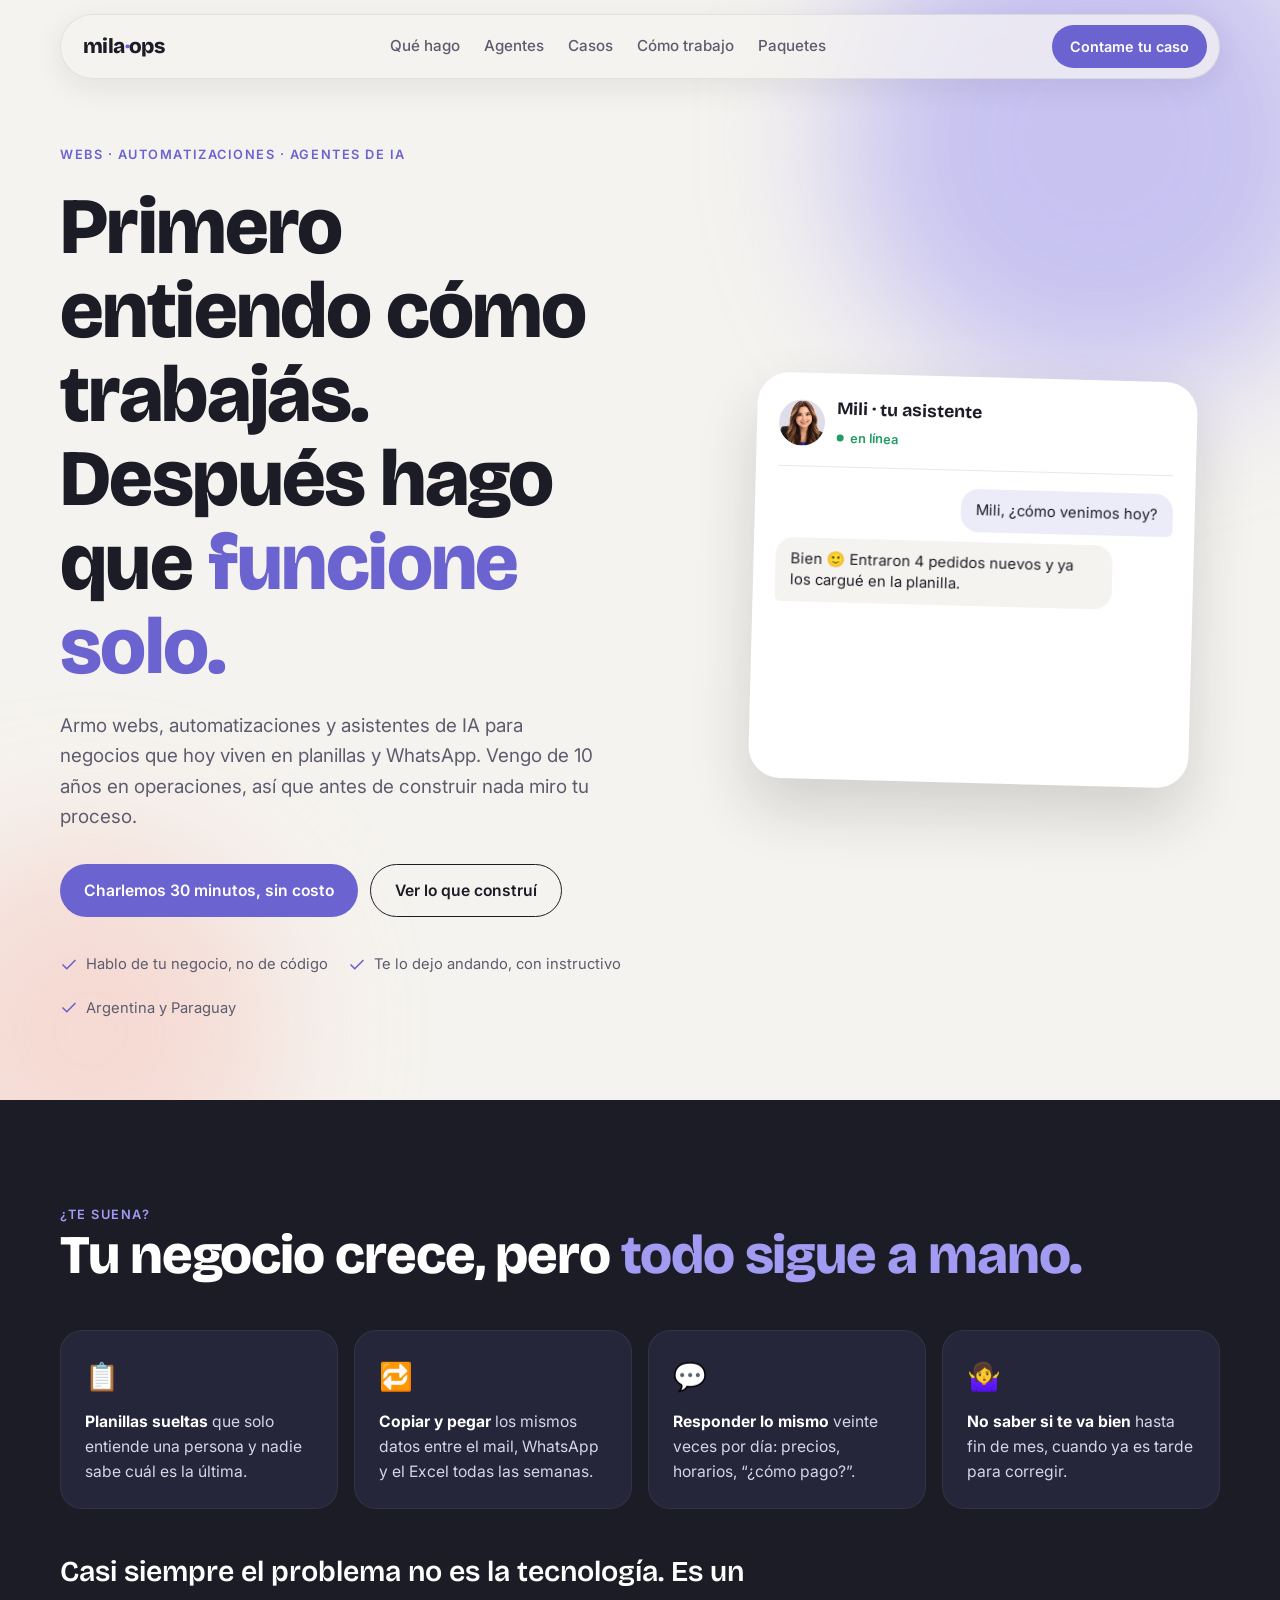
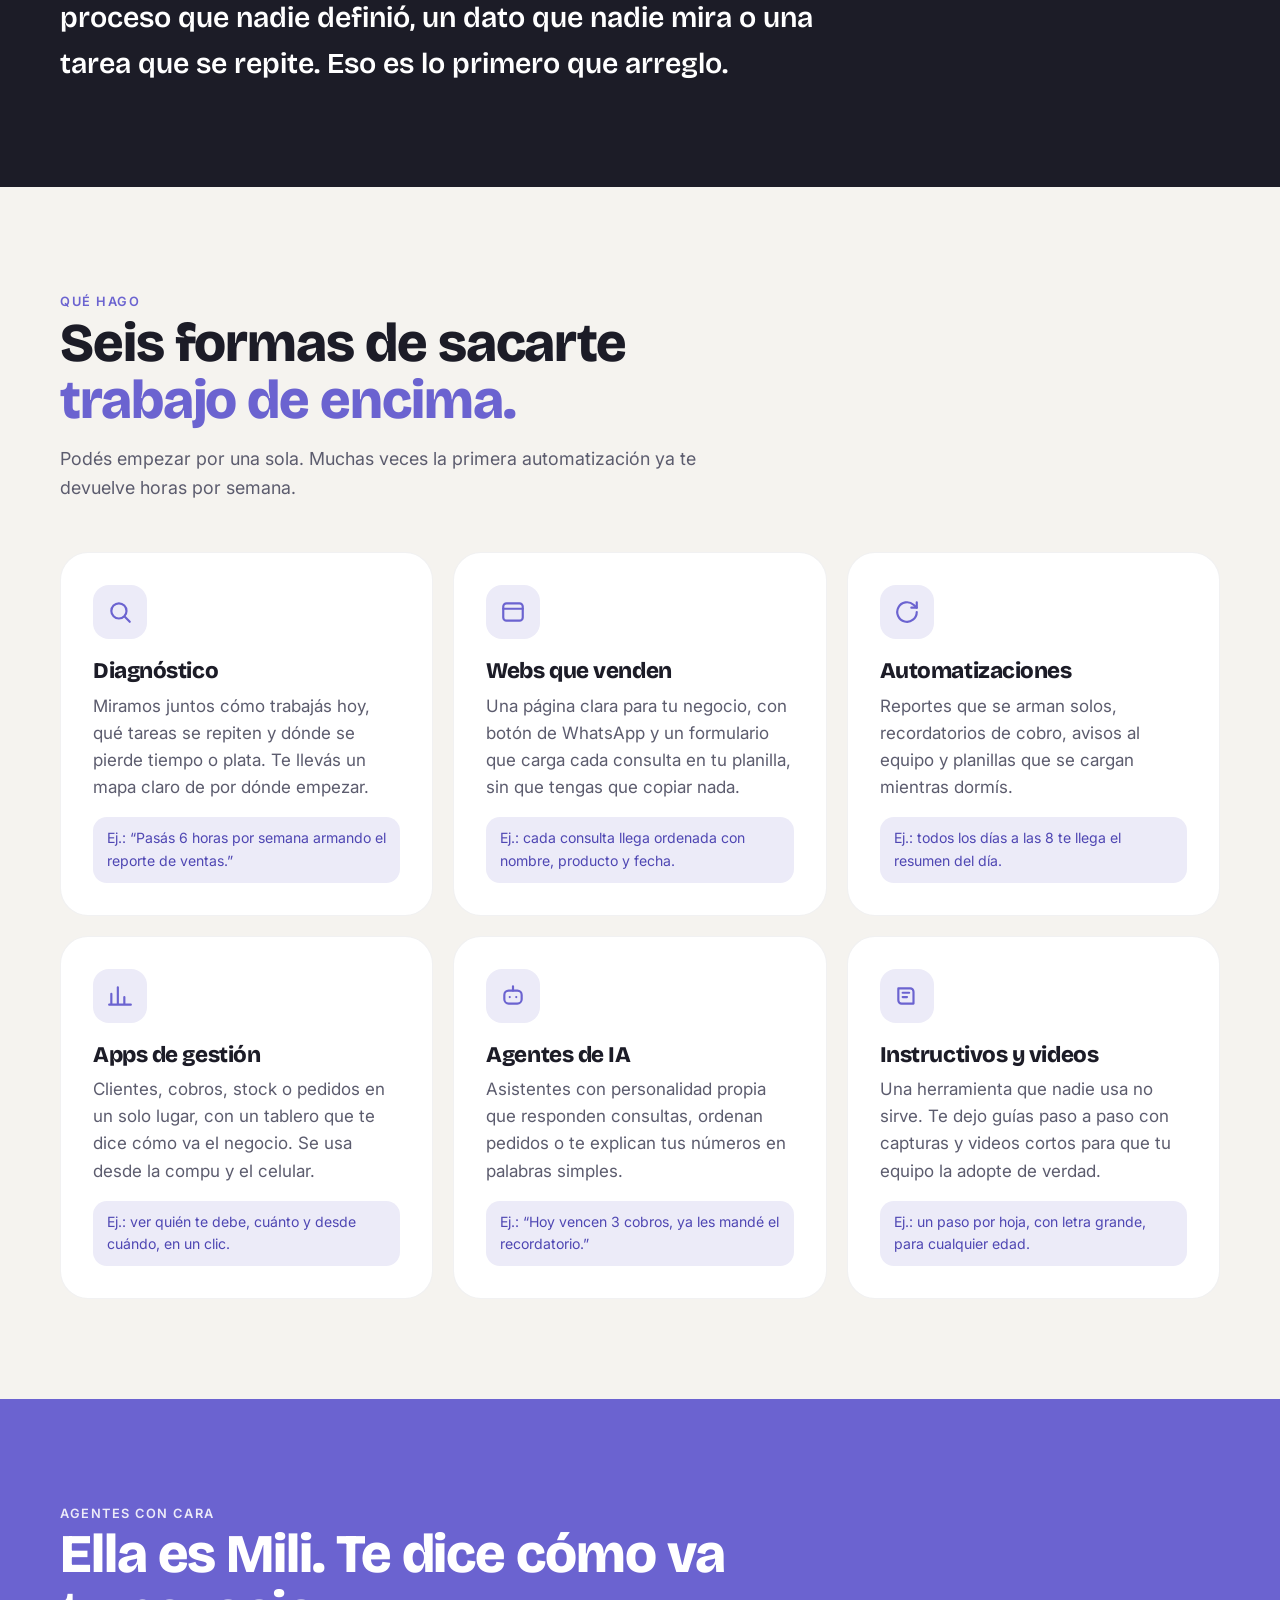
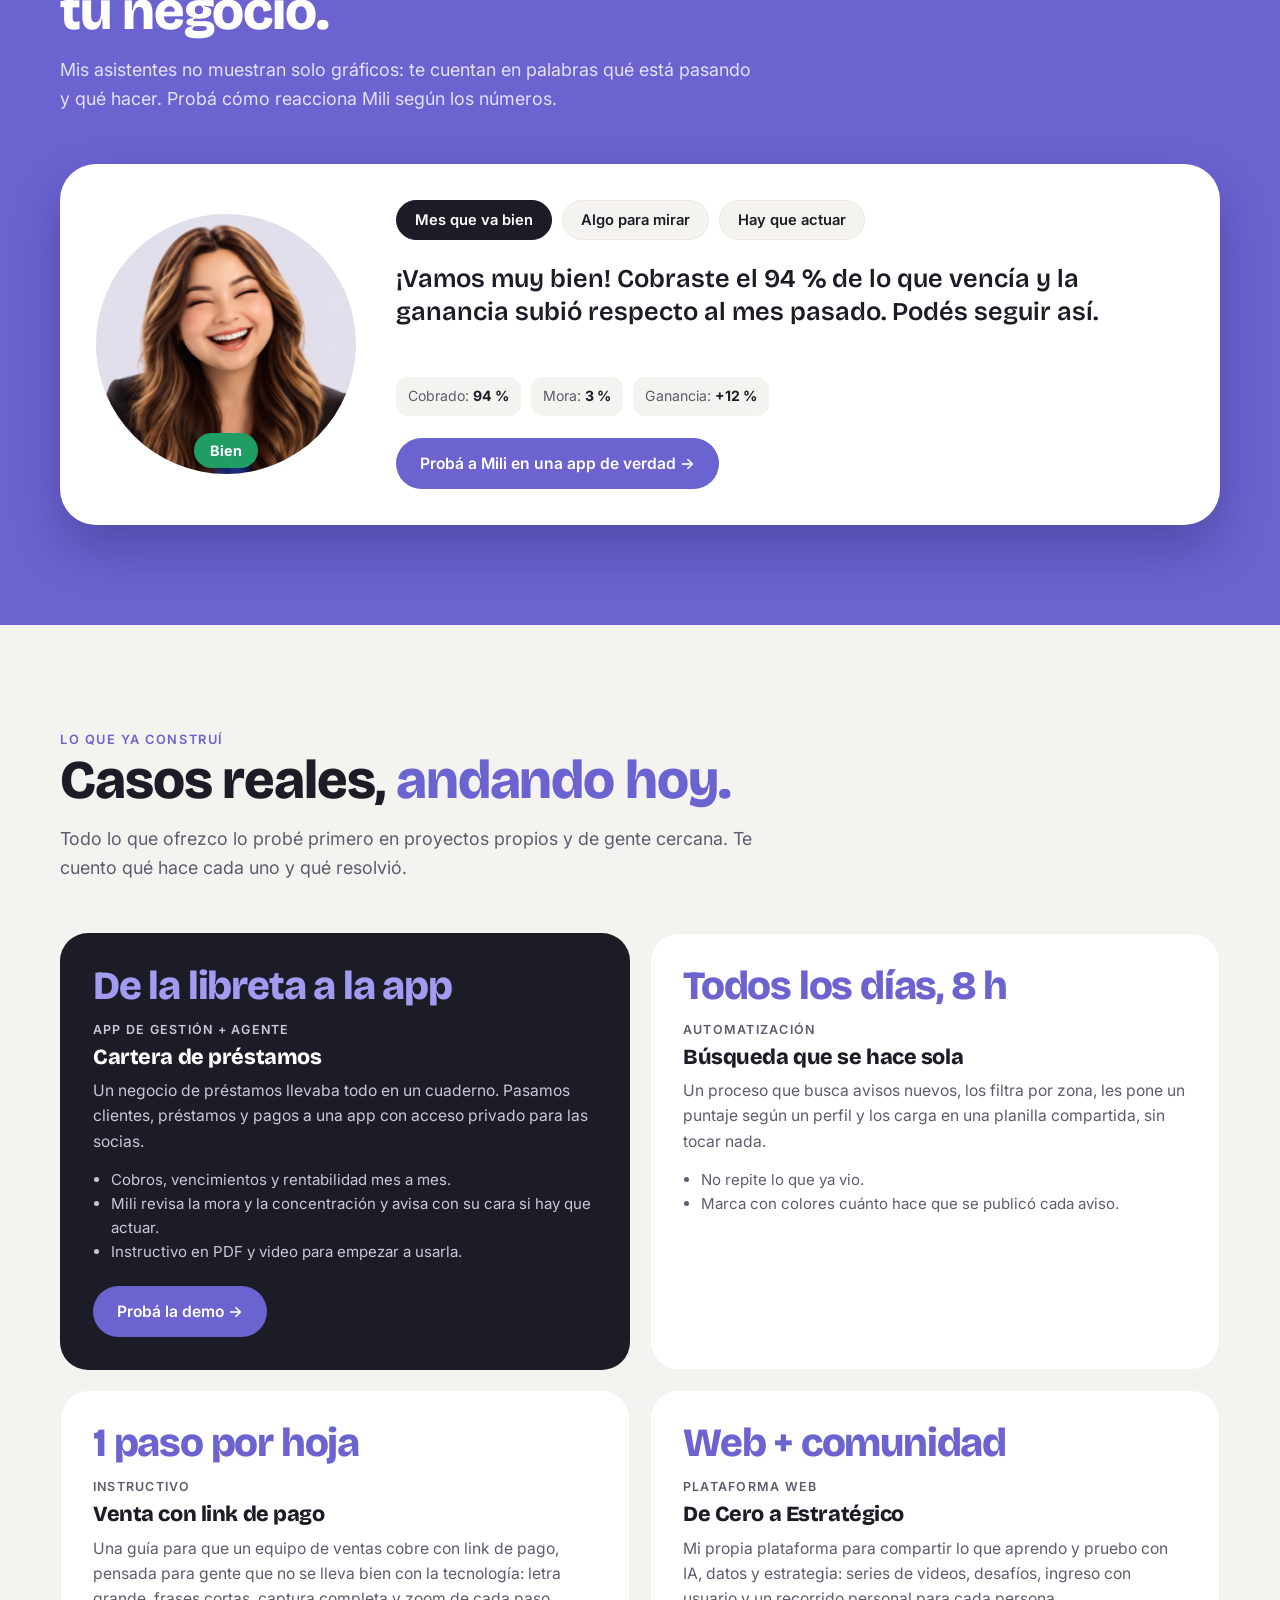
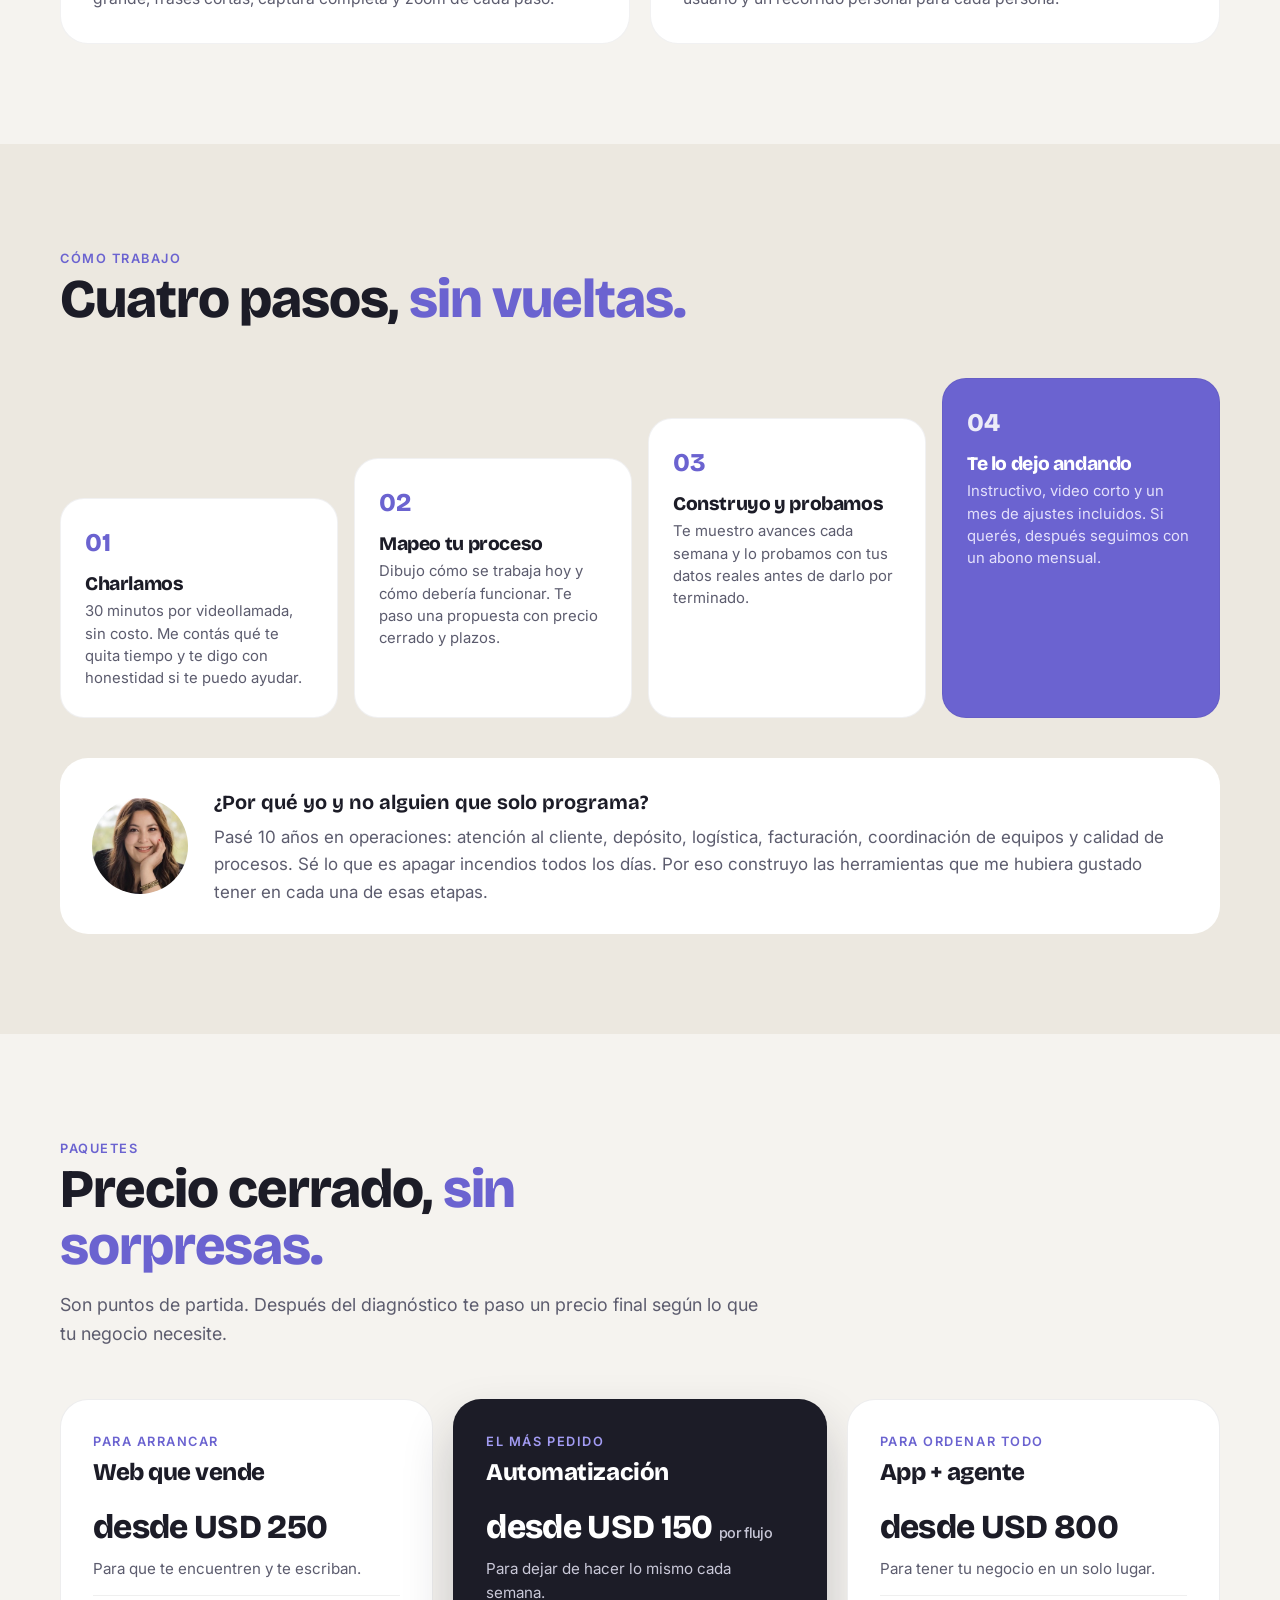
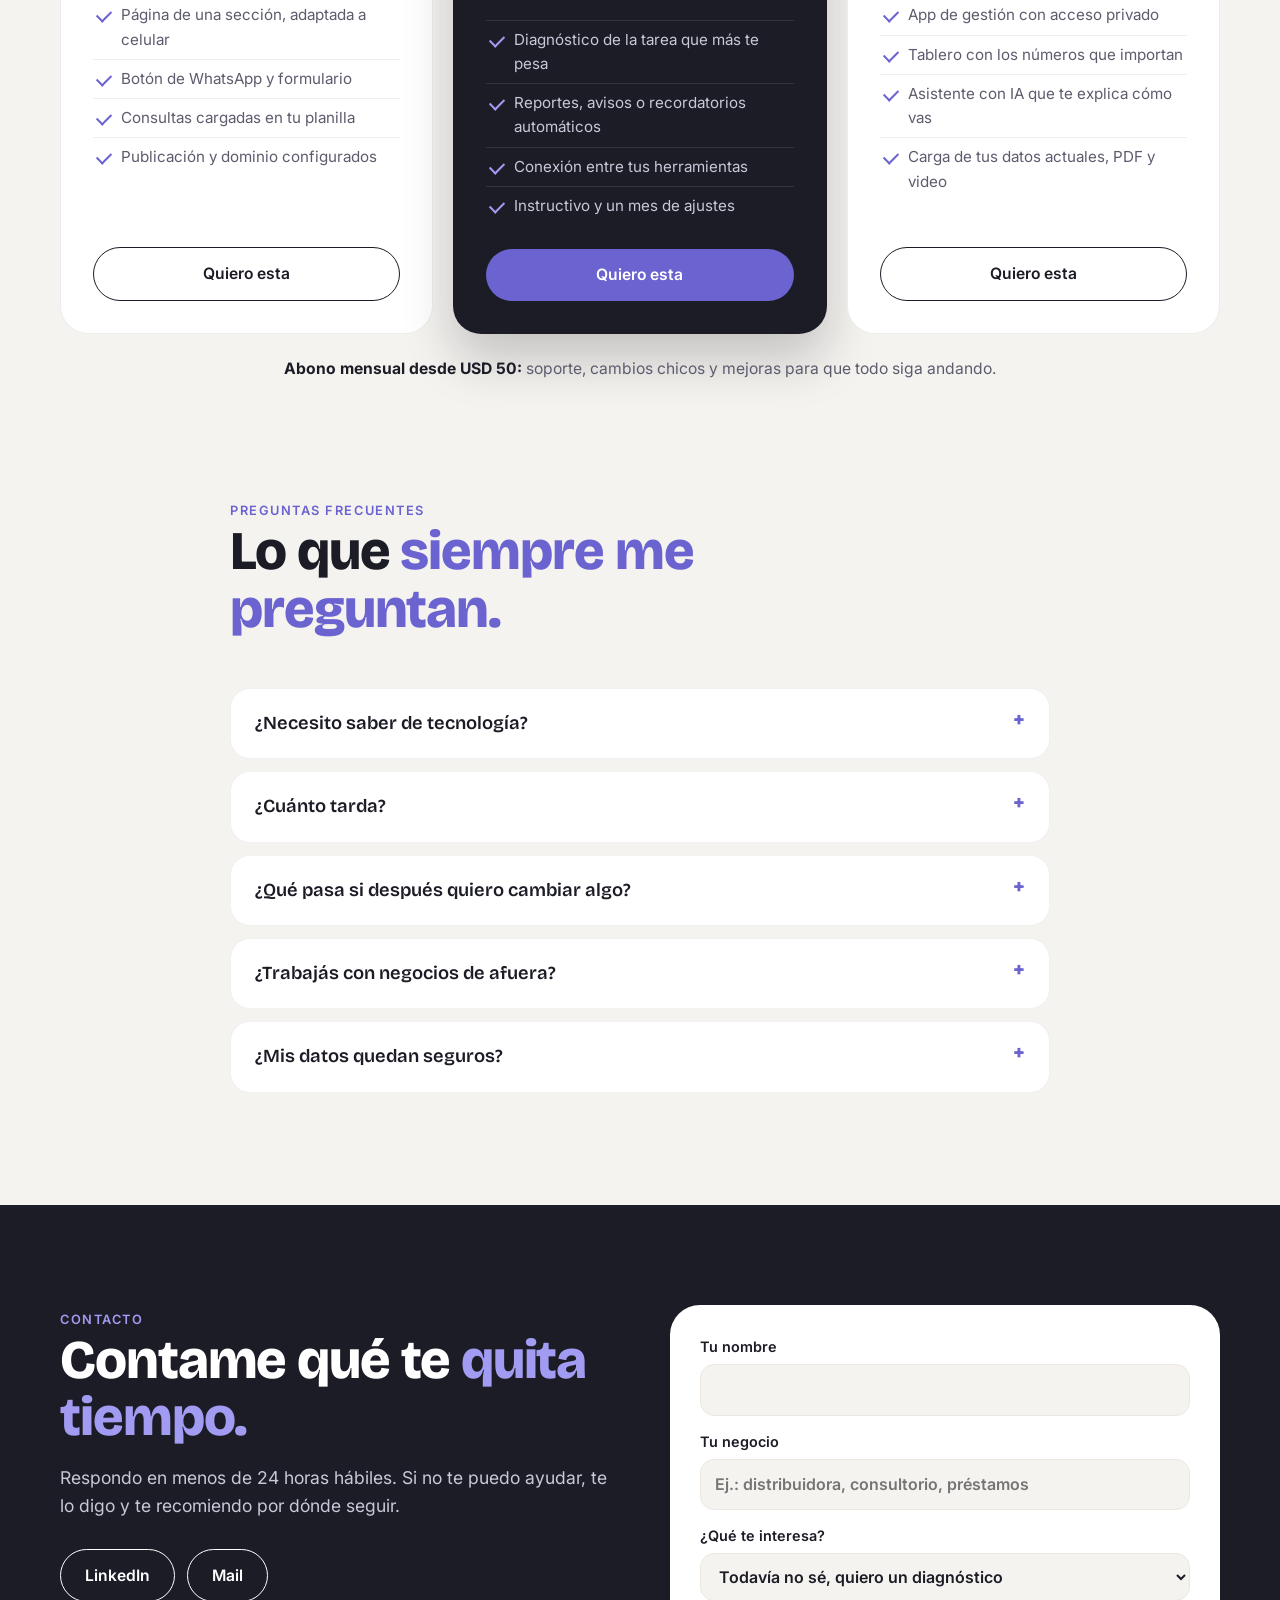
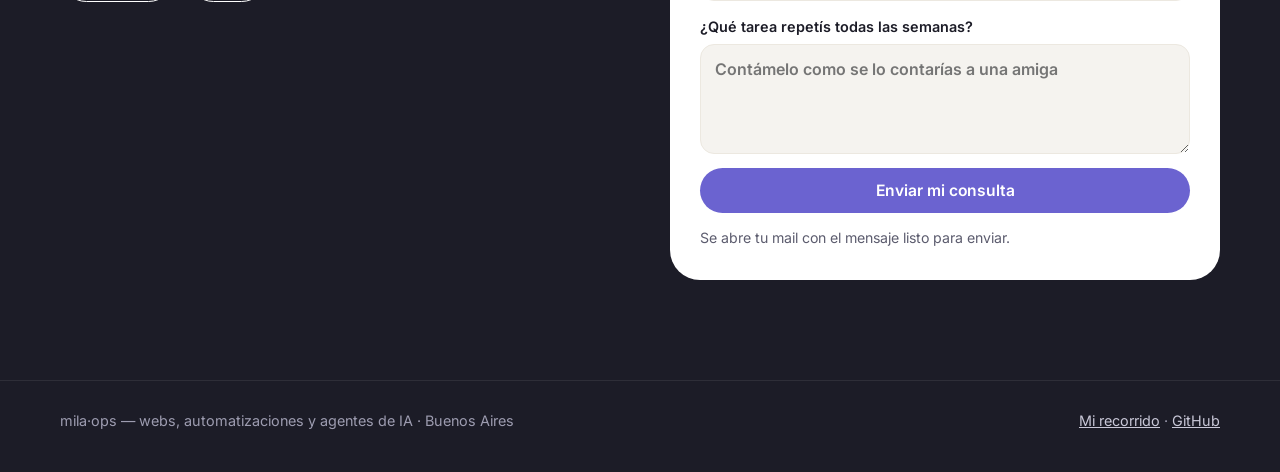
==== commit 8bf53ec0: "Demo pública de Cartera con datos de ejemplo Co-Authored-By: Claude Opus 5.5 <noreply@anthropic.com>" ====
--- a/index.html
+++ b/index.html
@@ -351,6 +351,7 @@
         </div>
         <p class="lectura" id="lectura-mili"></p>
         <div class="datos-demo" id="datos-mili"></div>
+        <a class="boton boton-violeta" style="margin-top:22px" href="demo-cartera/" target="_blank" rel="noopener">Probá a Mili en una app de verdad →</a>
       </div>
     </div>
   </div>
@@ -375,6 +376,7 @@
           <li>Mili revisa la mora y la concentración y avisa con su cara si hay que actuar.</li>
           <li>Instructivo en PDF y video para empezar a usarla.</li>
         </ul>
+        <a class="boton boton-violeta" style="margin-top:22px;align-self:flex-start" href="demo-cartera/" target="_blank" rel="noopener">Probá la demo →</a>
       </article>
       <article class="caso revelar">
         <div class="dato">Todos los días, 8 h</div>
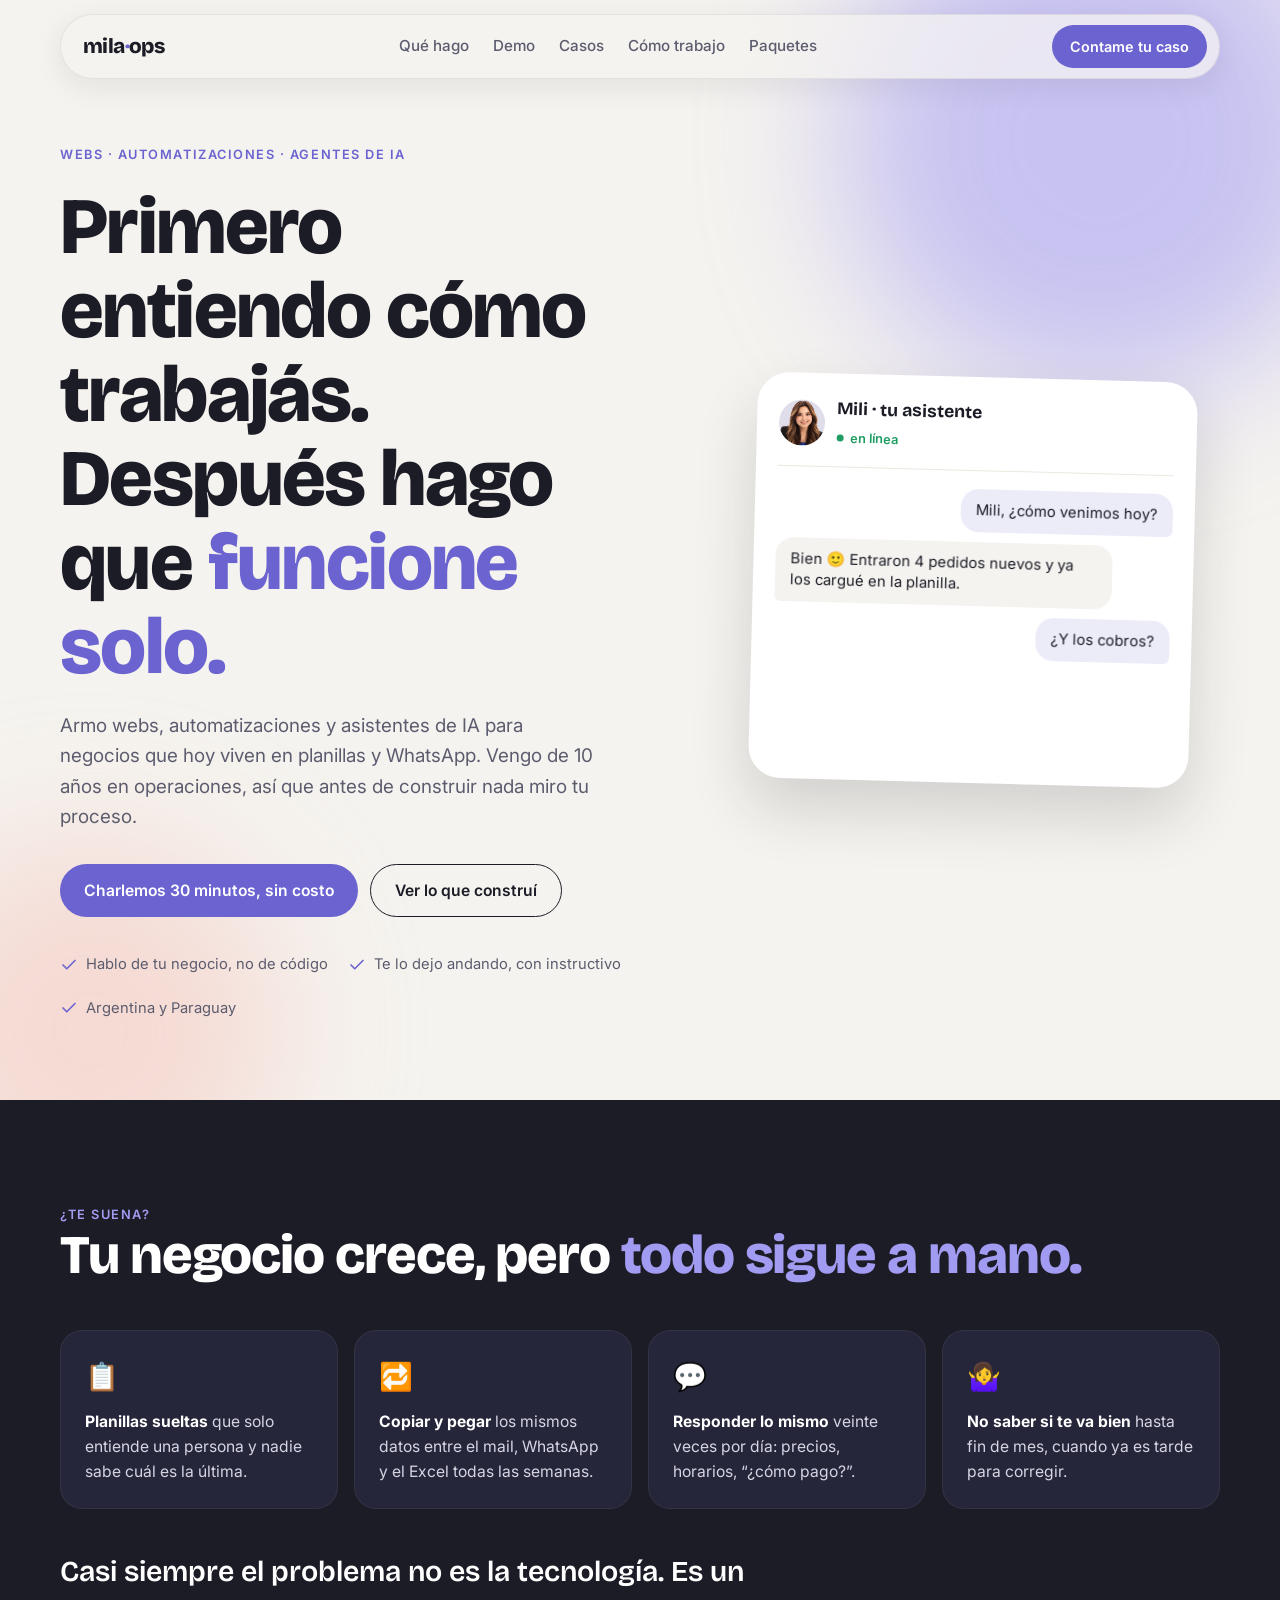
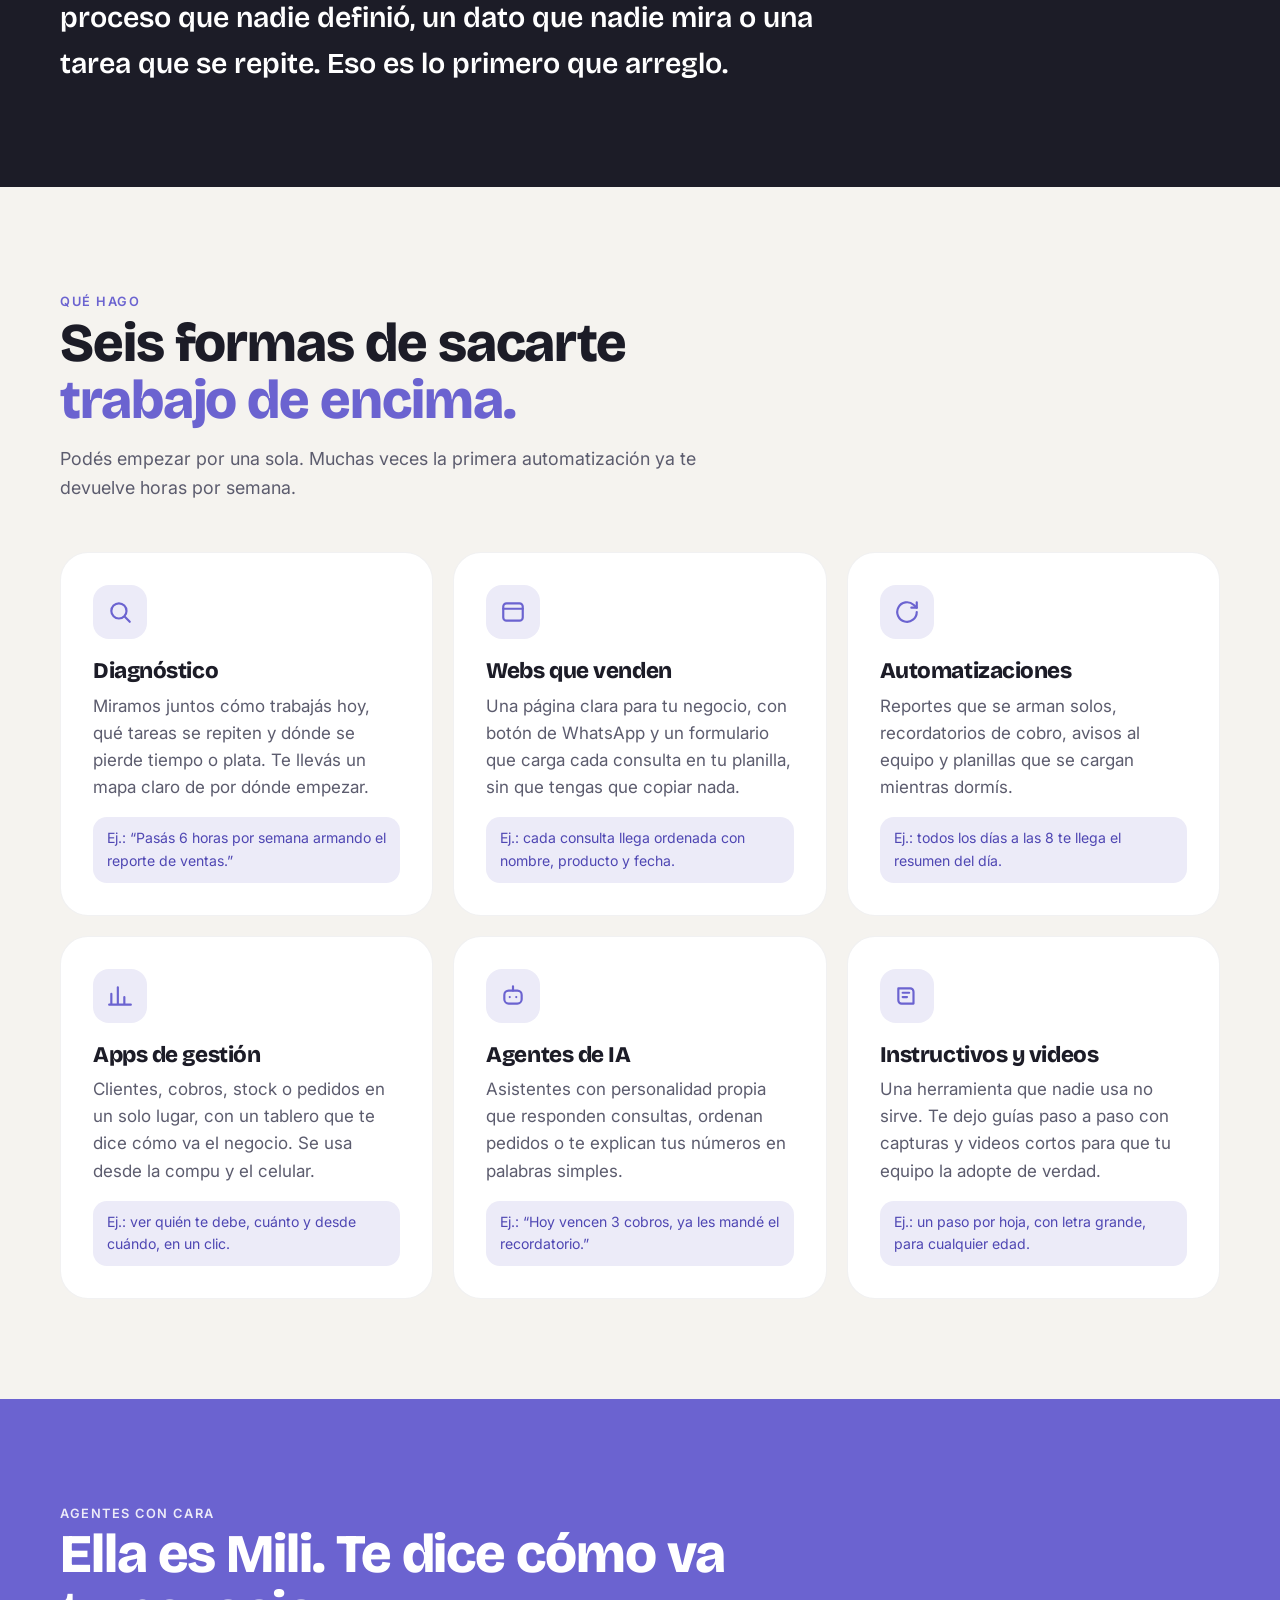
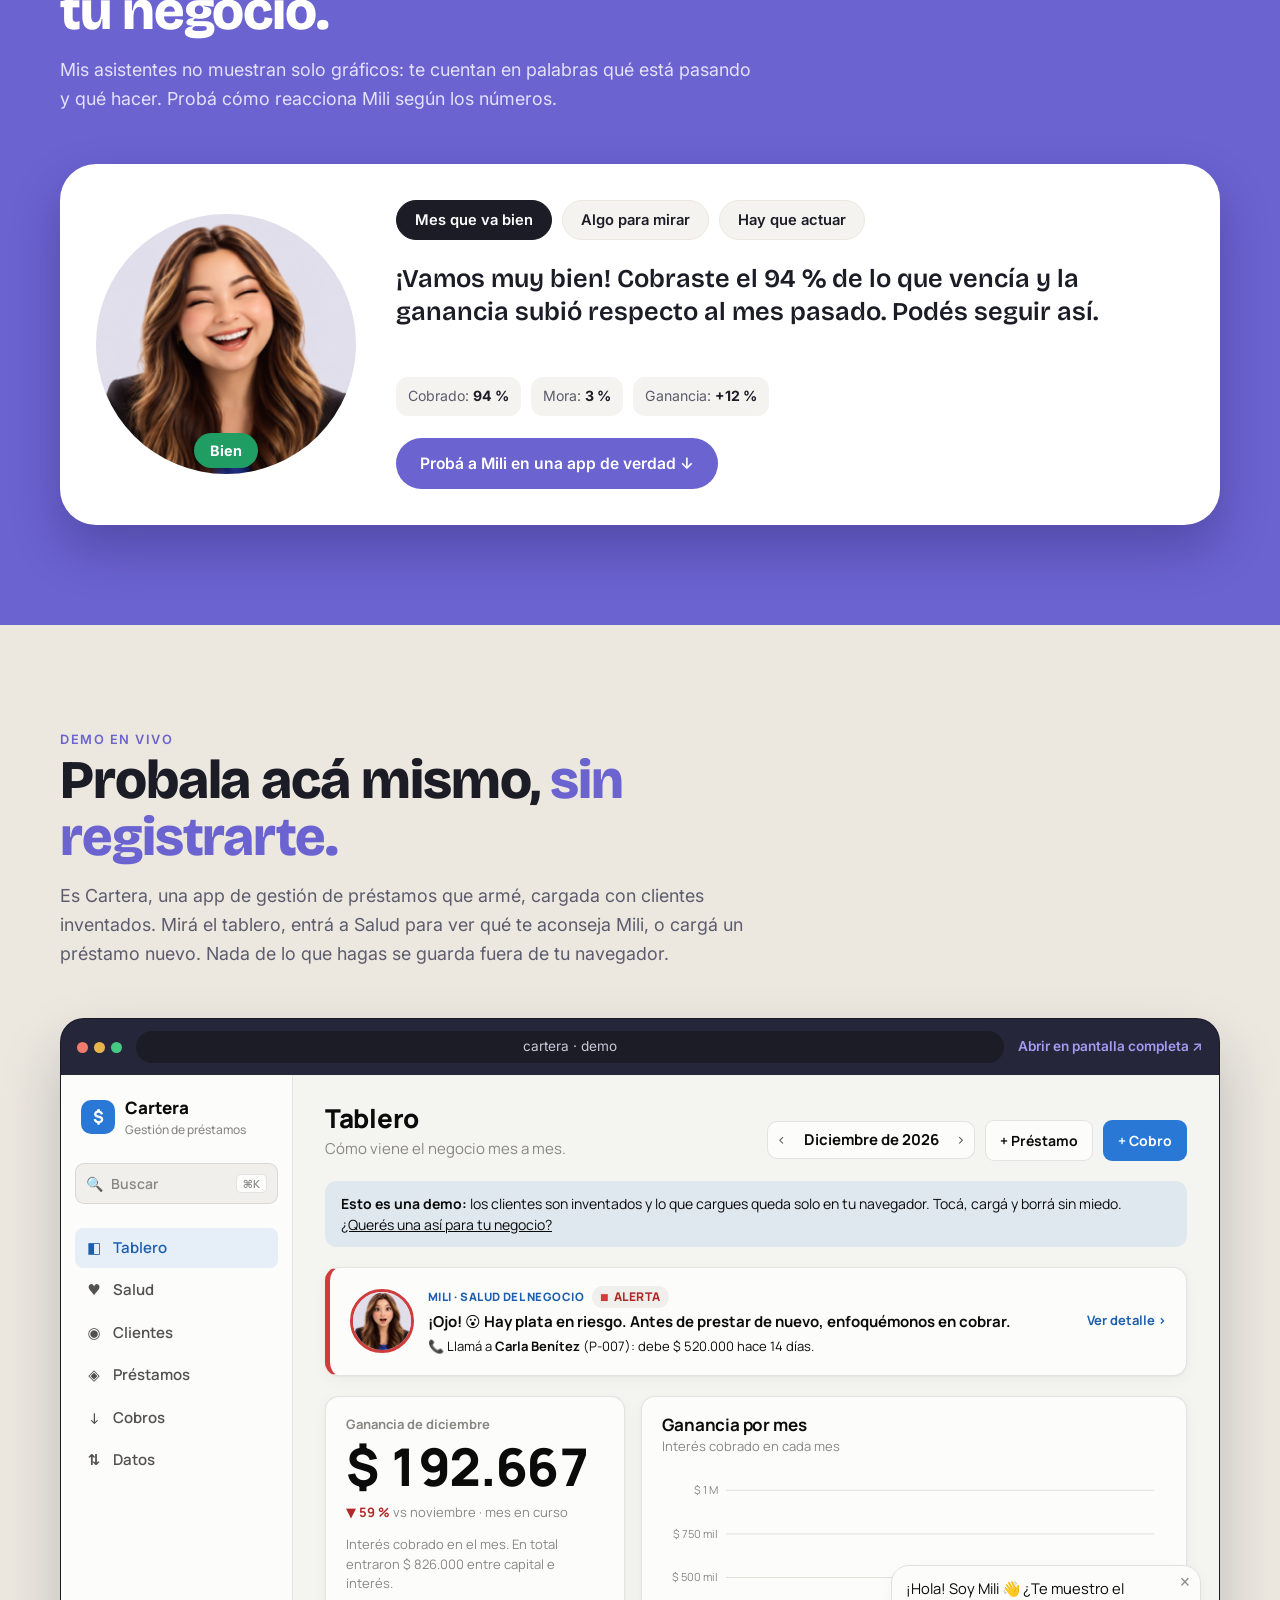
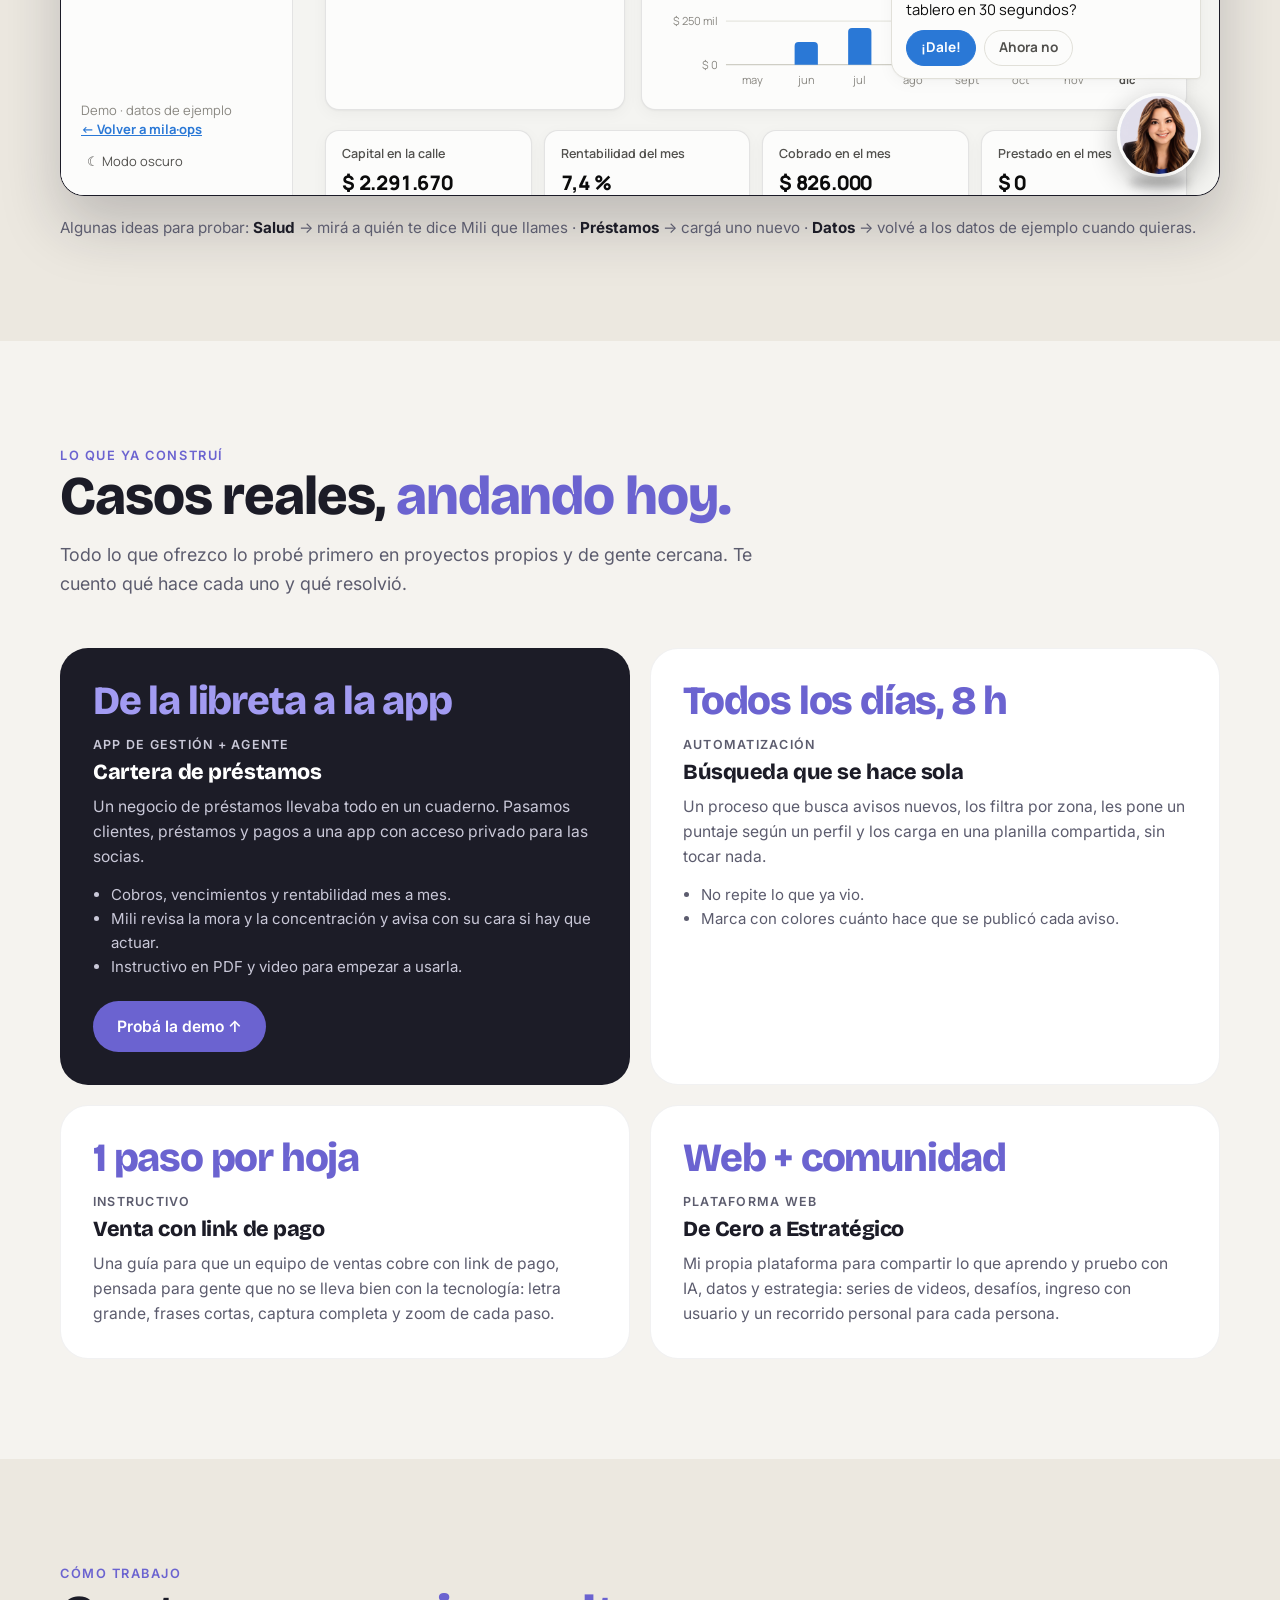
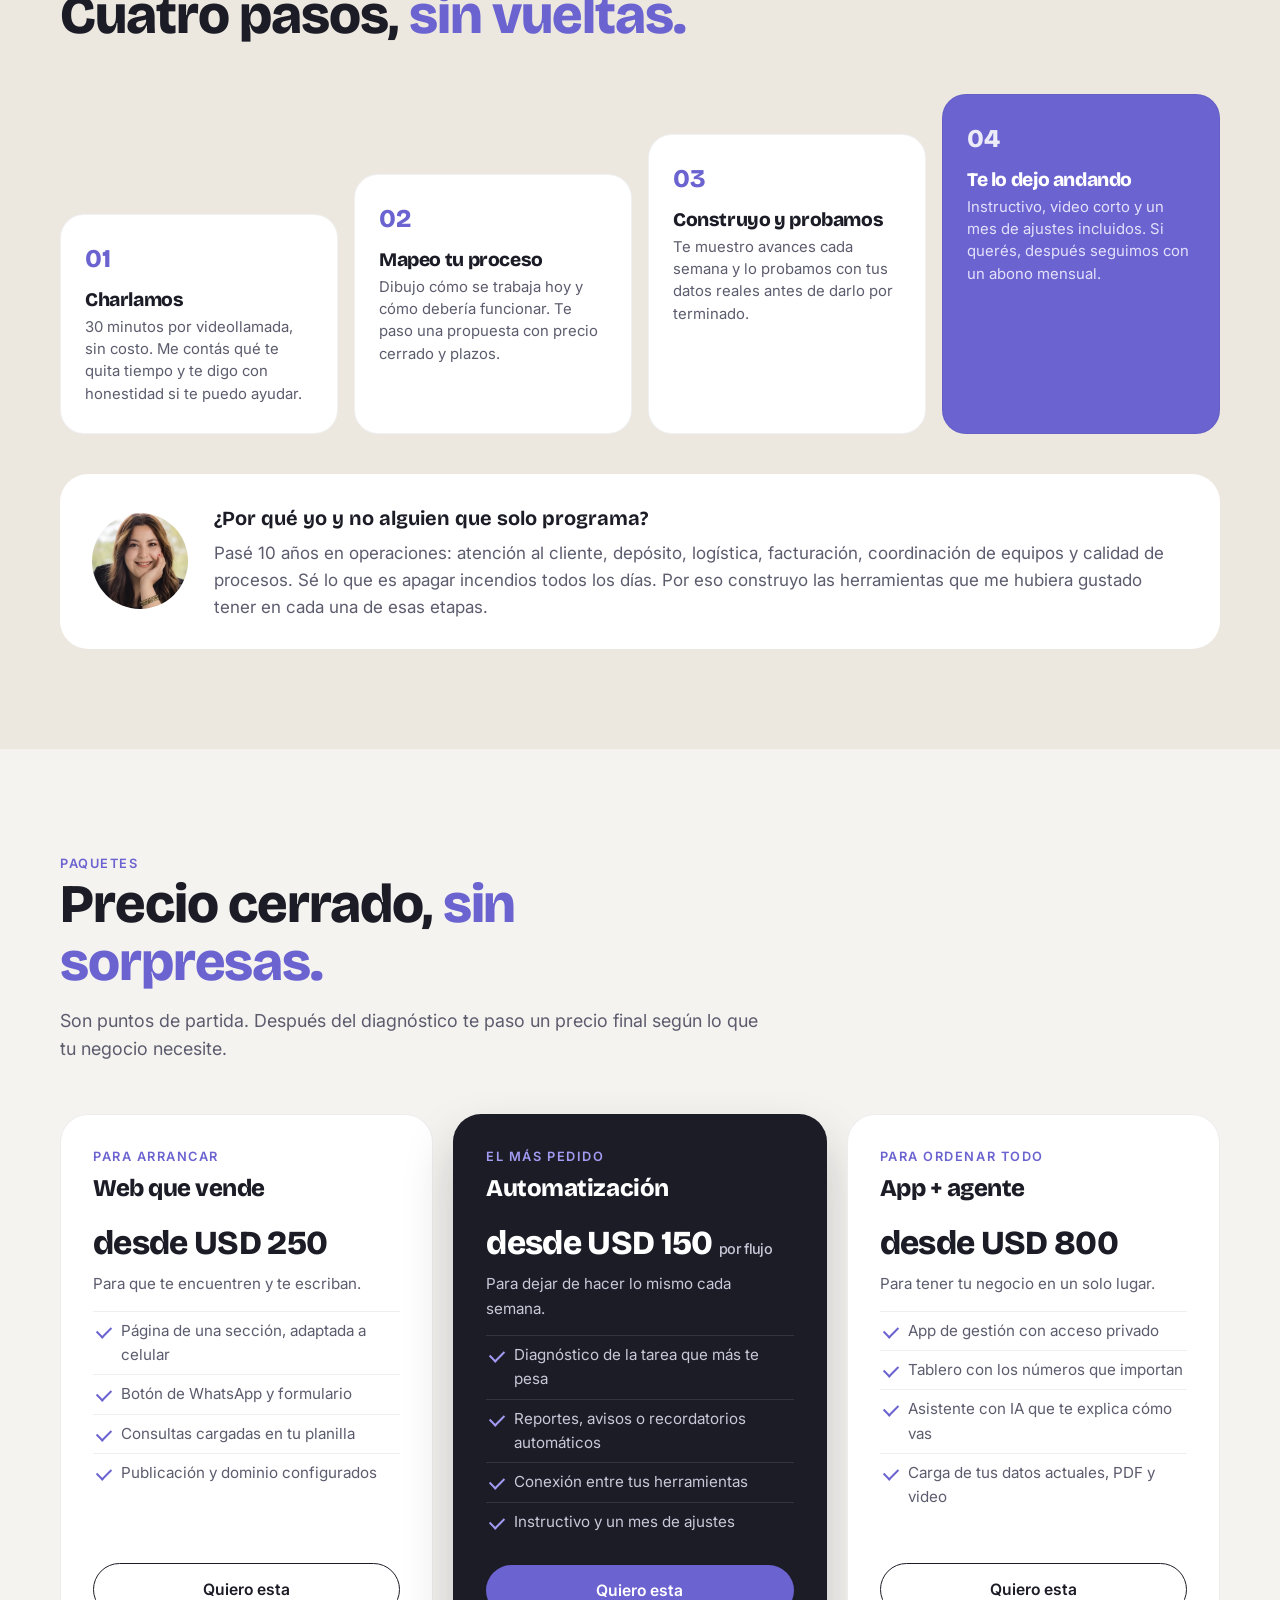
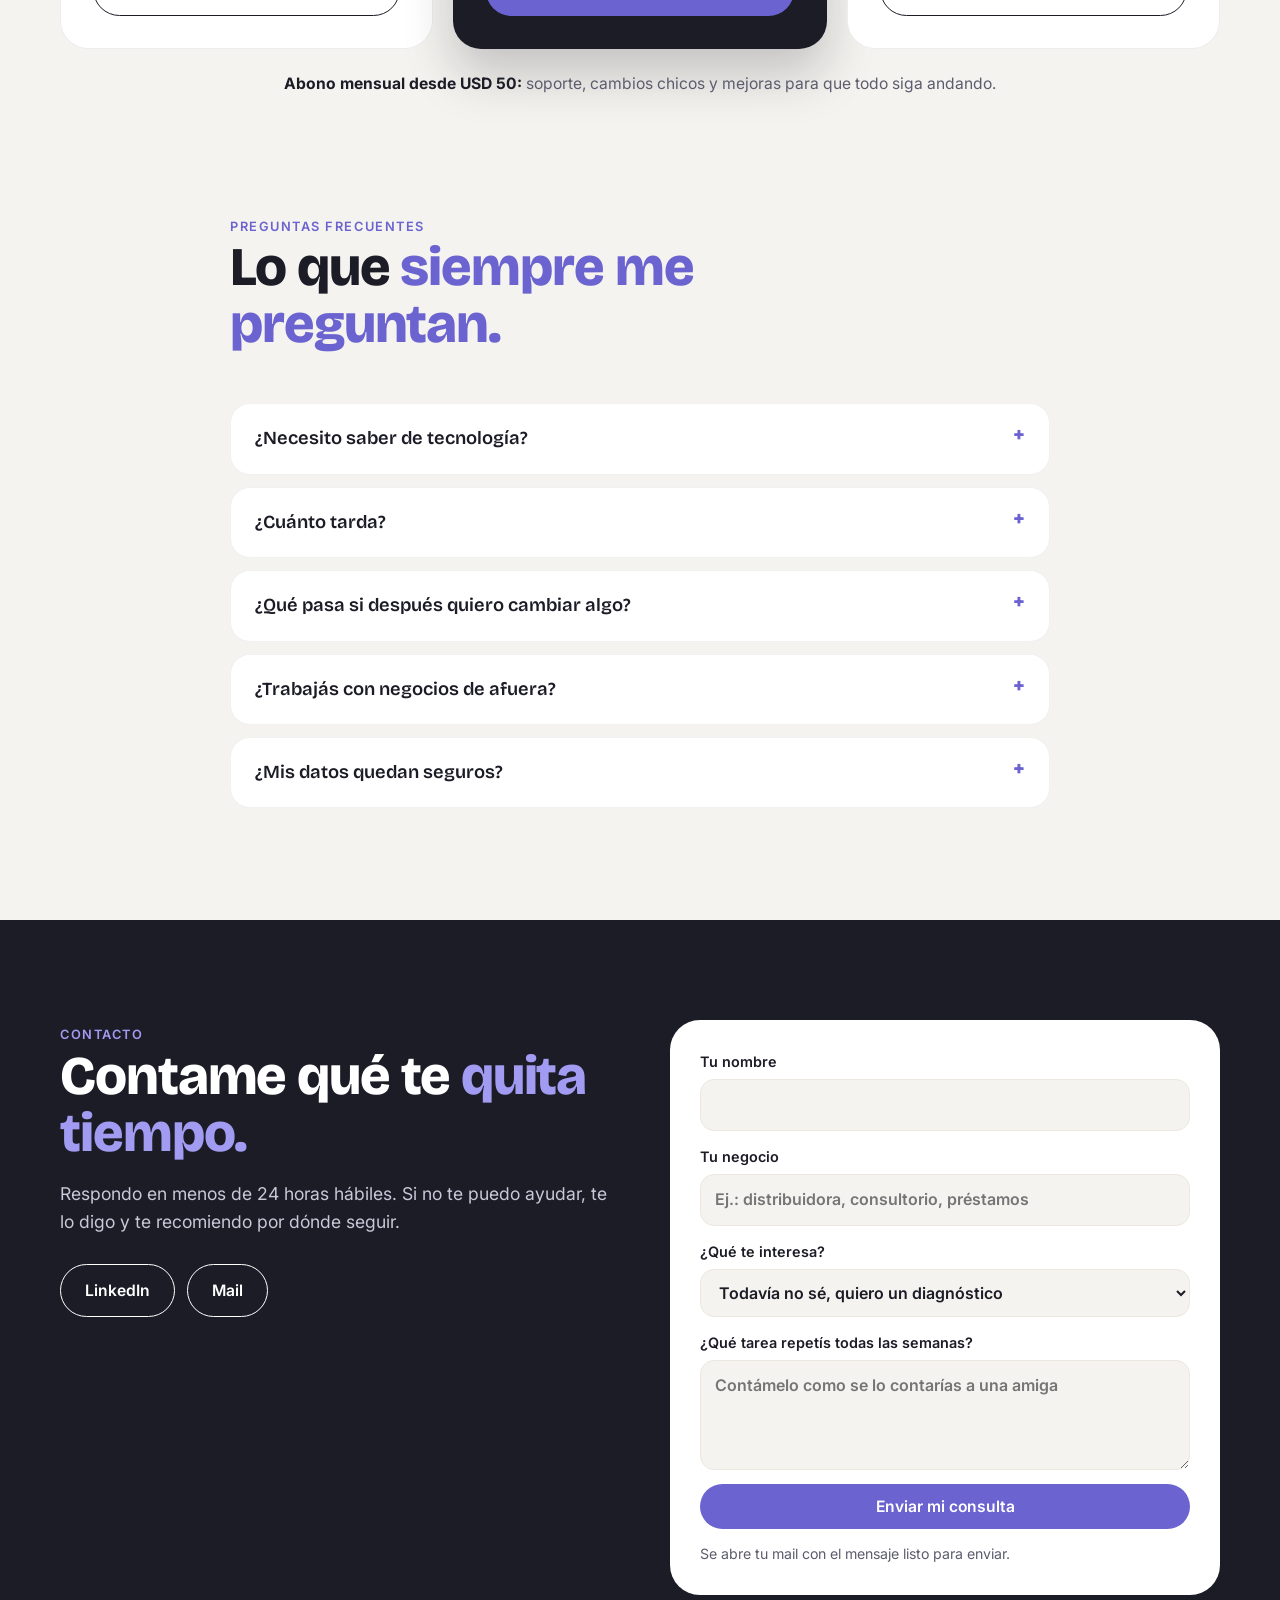
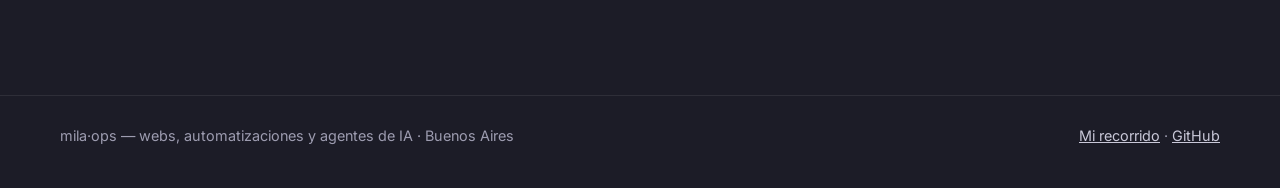
==== commit b89d869c: "Demo de Cartera insertada en la web Co-Authored-By: Claude Opus 5.5 <noreply@anthropic.com>" ====
--- a/index.html
+++ b/index.html
@@ -31,7 +31,7 @@
   h2{font-size:clamp(2.1rem,5vw,3.4rem);font-weight:800}
   h2 em,h1 em{font-style:normal;color:var(--violeta)}
   .etiqueta{display:inline-block;font-size:.8rem;font-weight:600;letter-spacing:.12em;text-transform:uppercase;color:var(--violeta)}
-  section{padding:100px 0}
+  section{padding:100px 0;scroll-margin-top:20px}
   .cabecera{max-width:700px;margin-bottom:50px}
   .cabecera p{color:var(--gris);font-size:1.12rem;margin:16px 0 0}
 
@@ -117,6 +117,21 @@
   .datos-demo{display:flex;flex-wrap:wrap;gap:10px}
   .datos-demo span{background:var(--crema);border-radius:12px;padding:8px 12px;font-size:.88rem;color:var(--gris)}
   .datos-demo b{color:var(--tinta)}
+
+  /* Demo en vivo */
+  .en-vivo{background:var(--crema-2)}
+  .ventana{background:#1c1c27;border-radius:24px;overflow:hidden;box-shadow:0 30px 60px rgba(28,28,39,.22);border:1px solid rgba(28,28,39,.1)}
+  .ventana-barra{display:flex;align-items:center;gap:14px;padding:12px 16px;background:#26263a;color:#c9c8d8;font-size:.85rem}
+  .puntos{display:flex;gap:6px}
+  .puntos i{width:11px;height:11px;border-radius:50%;background:#f07a6c}
+  .puntos i:nth-child(2){background:#e8b54a}
+  .puntos i:nth-child(3){background:#45c985}
+  .url{flex:1;background:#1c1c27;border-radius:999px;padding:5px 14px;text-align:center;overflow:hidden;white-space:nowrap;text-overflow:ellipsis}
+  .abrir{color:var(--lila);font-weight:600;text-decoration:none;white-space:nowrap}
+  .abrir:hover{text-decoration:underline}
+  .ventana iframe{display:block;width:100%;height:min(760px,80vh);border:0;background:#fff}
+  .nota-demo{margin:20px 0 0;color:var(--gris);font-size:.95rem}
+  .nota-demo b{color:var(--tinta)}
 
   /* Casos */
   .casos .grilla{grid-template-columns:repeat(2,1fr)}
@@ -220,6 +235,10 @@
     .menu{padding-left:18px}
     .marca{font-size:1.15rem}
     .tarjeta,.caso,.paquete{padding:26px}
+    .ventana{border-radius:18px}
+    .ventana-barra .url{display:none}
+    .ventana-barra{justify-content:space-between}
+    .ventana iframe{height:640px}
   }
 </style>
 </head>
@@ -229,7 +248,7 @@
   <a class="marca" href="#inicio">mila<span>·</span>ops</a>
   <nav aria-label="Secciones">
     <a href="#servicios">Qué hago</a>
-    <a href="#mili">Agentes</a>
+    <a href="#demo">Demo</a>
     <a href="#casos">Casos</a>
     <a href="#proceso">Cómo trabajo</a>
     <a href="#paquetes">Paquetes</a>
@@ -351,9 +370,29 @@
         </div>
         <p class="lectura" id="lectura-mili"></p>
         <div class="datos-demo" id="datos-mili"></div>
-        <a class="boton boton-violeta" style="margin-top:22px" href="demo-cartera/" target="_blank" rel="noopener">Probá a Mili en una app de verdad →</a>
-      </div>
-    </div>
+        <a class="boton boton-violeta" style="margin-top:22px" href="#demo">Probá a Mili en una app de verdad ↓</a>
+      </div>
+    </div>
+  </div>
+</section>
+
+<!-- Demo en vivo -->
+<section class="en-vivo" id="demo">
+  <div class="contenedor">
+    <div class="cabecera">
+      <span class="etiqueta">Demo en vivo</span>
+      <h2>Probala acá mismo, <em>sin registrarte.</em></h2>
+      <p>Es Cartera, una app de gestión de préstamos que armé, cargada con clientes inventados. Mirá el tablero, entrá a Salud para ver qué te aconseja Mili, o cargá un préstamo nuevo. Nada de lo que hagas se guarda fuera de tu navegador.</p>
+    </div>
+    <div class="ventana revelar">
+      <div class="ventana-barra">
+        <span class="puntos" aria-hidden="true"><i></i><i></i><i></i></span>
+        <span class="url">cartera · demo</span>
+        <a class="abrir" href="demo-cartera/" target="_blank" rel="noopener">Abrir en pantalla completa ↗</a>
+      </div>
+      <iframe src="demo-cartera/" title="Demo de Cartera, app de gestión de préstamos" loading="lazy"></iframe>
+    </div>
+    <p class="nota-demo">Algunas ideas para probar: <b>Salud</b> → mirá a quién te dice Mili que llames · <b>Préstamos</b> → cargá uno nuevo · <b>Datos</b> → volvé a los datos de ejemplo cuando quieras.</p>
   </div>
 </section>
 
@@ -376,7 +415,7 @@
           <li>Mili revisa la mora y la concentración y avisa con su cara si hay que actuar.</li>
           <li>Instructivo en PDF y video para empezar a usarla.</li>
         </ul>
-        <a class="boton boton-violeta" style="margin-top:22px;align-self:flex-start" href="demo-cartera/" target="_blank" rel="noopener">Probá la demo →</a>
+        <a class="boton boton-violeta" style="margin-top:22px;align-self:flex-start" href="#demo">Probá la demo ↑</a>
       </article>
       <article class="caso revelar">
         <div class="dato">Todos los días, 8 h</div>
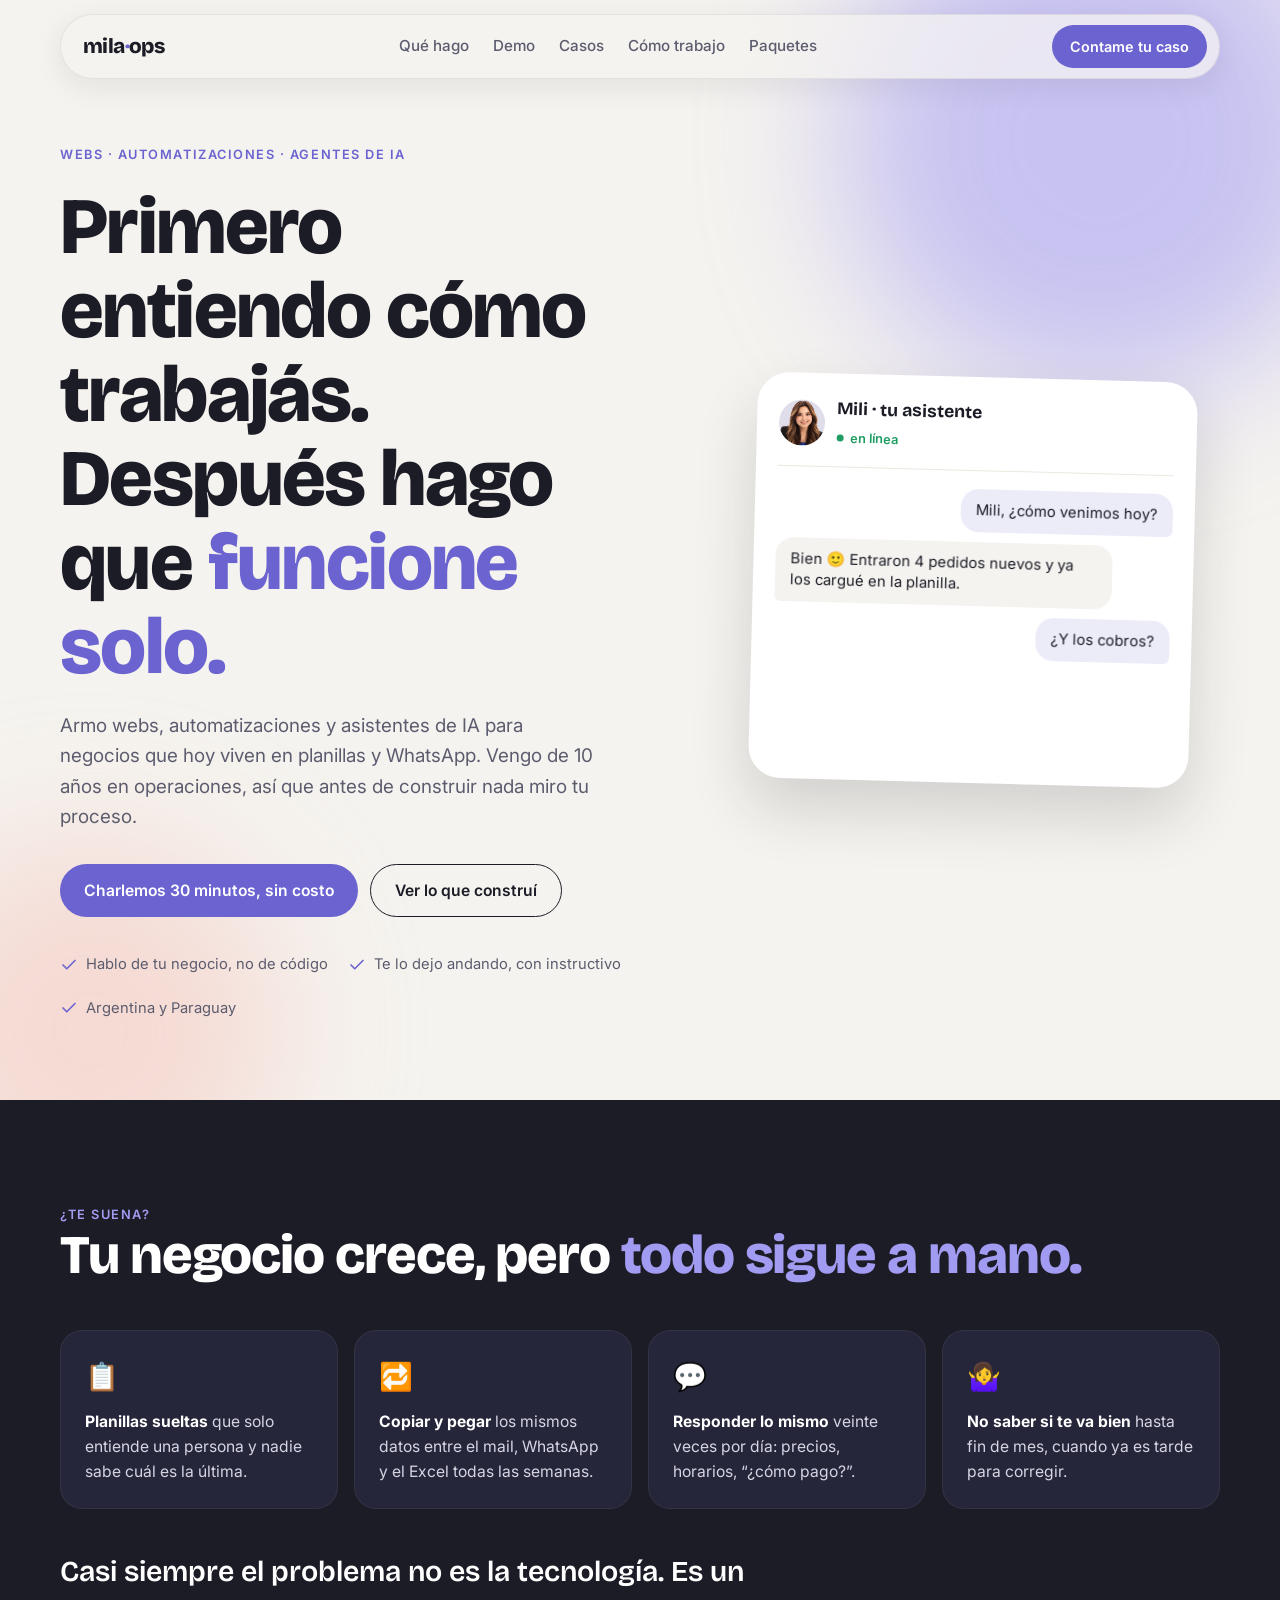
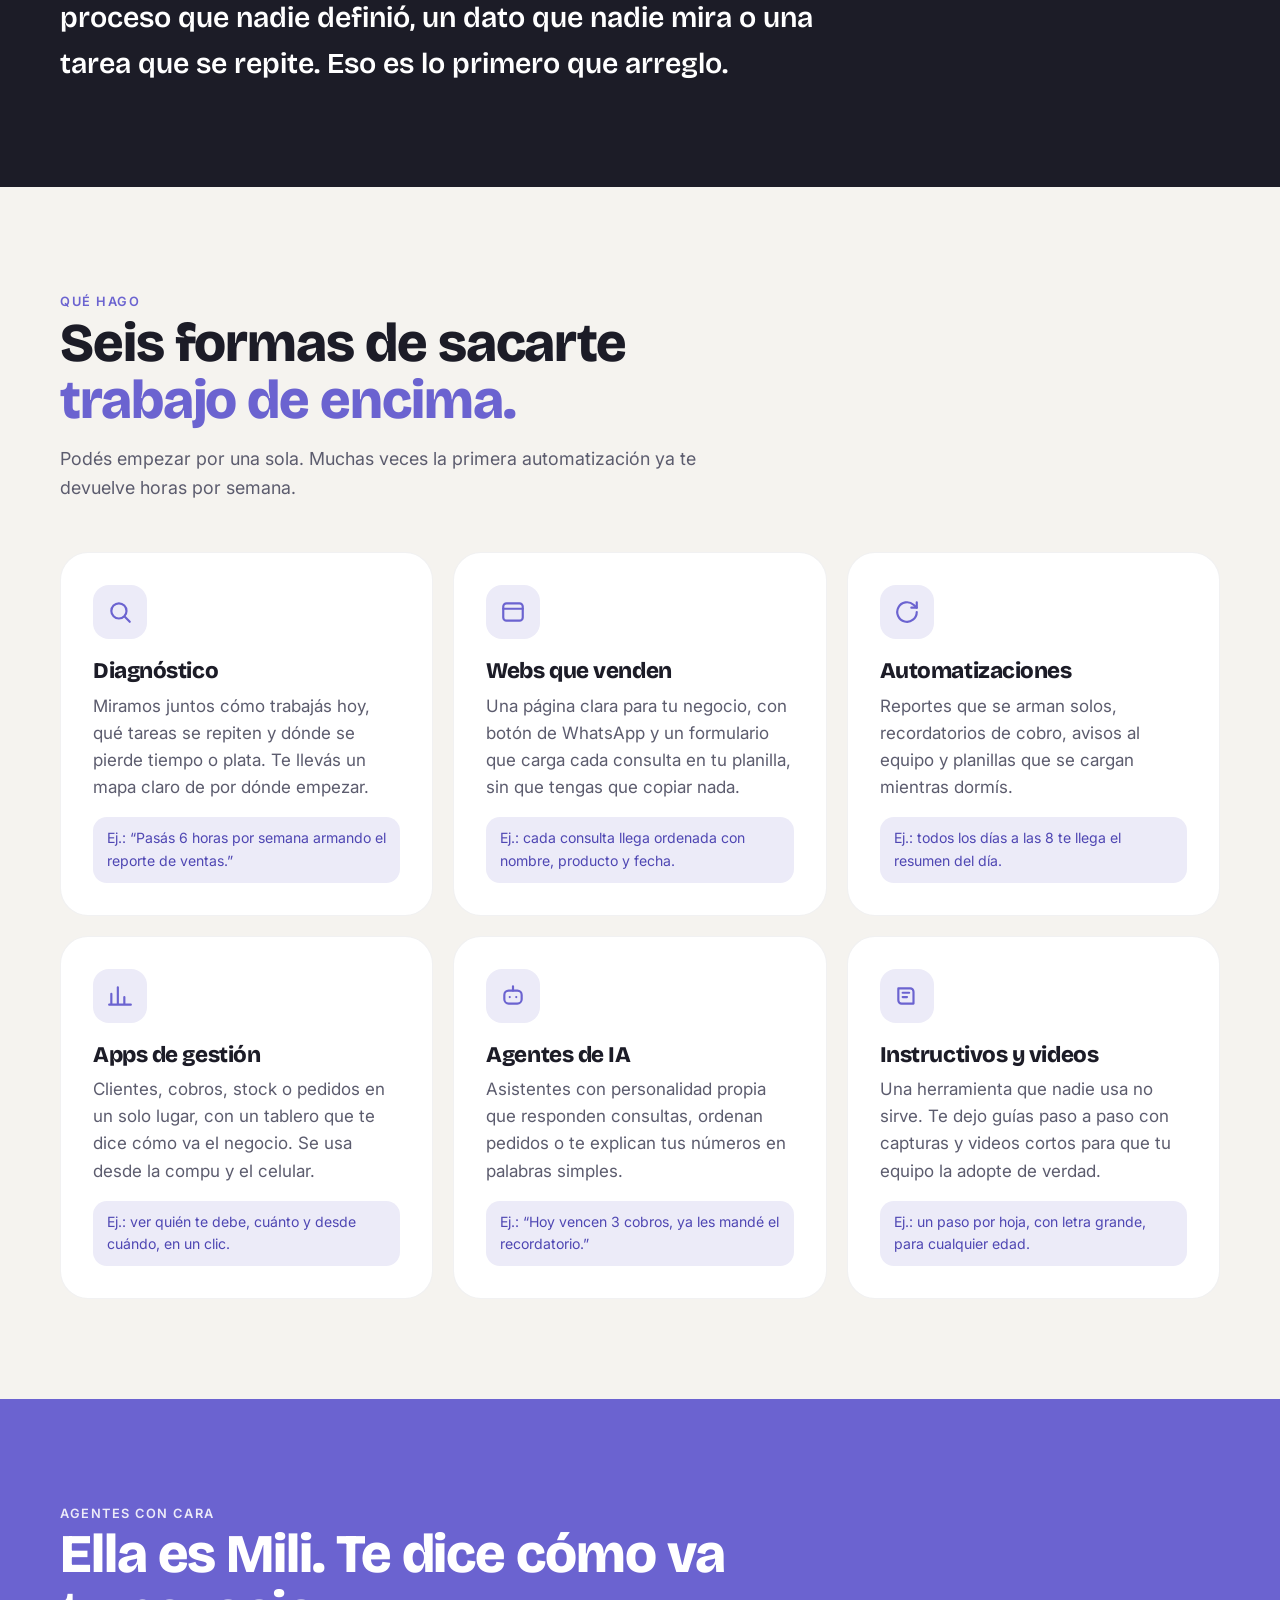
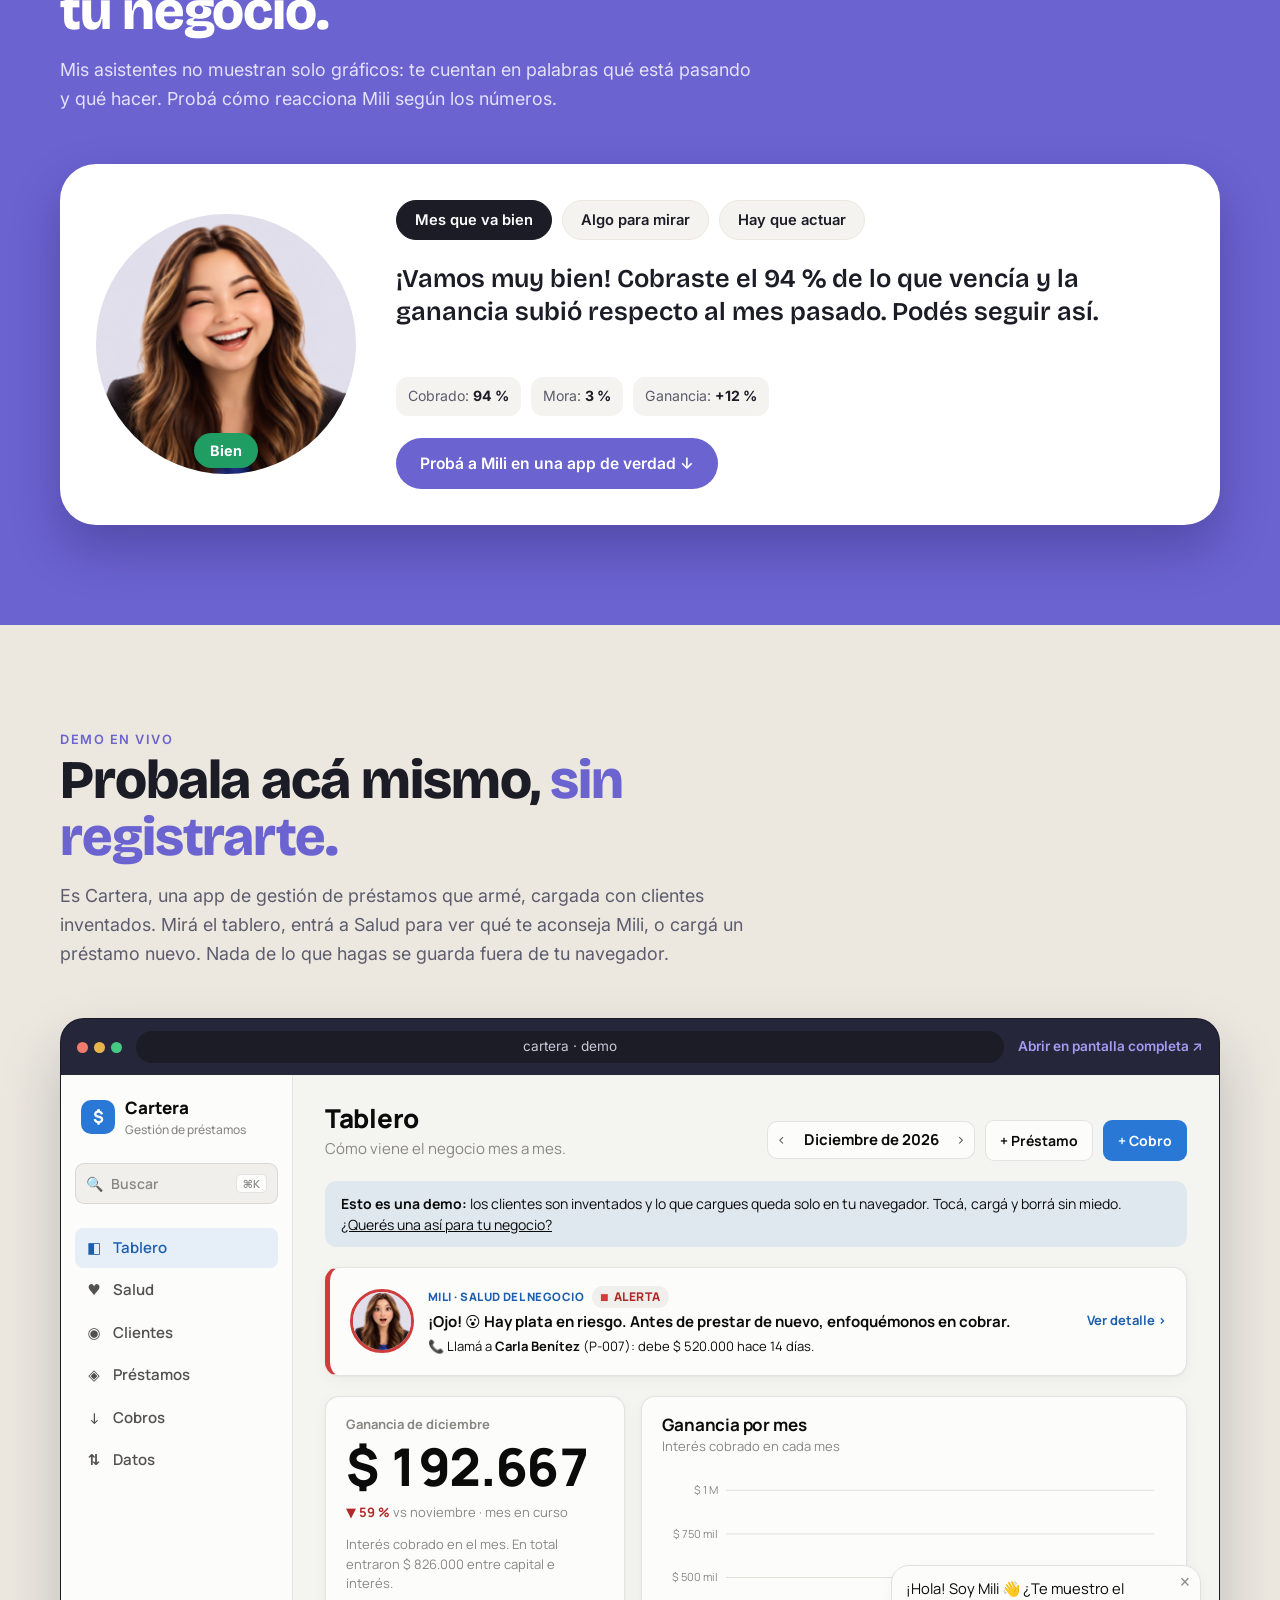
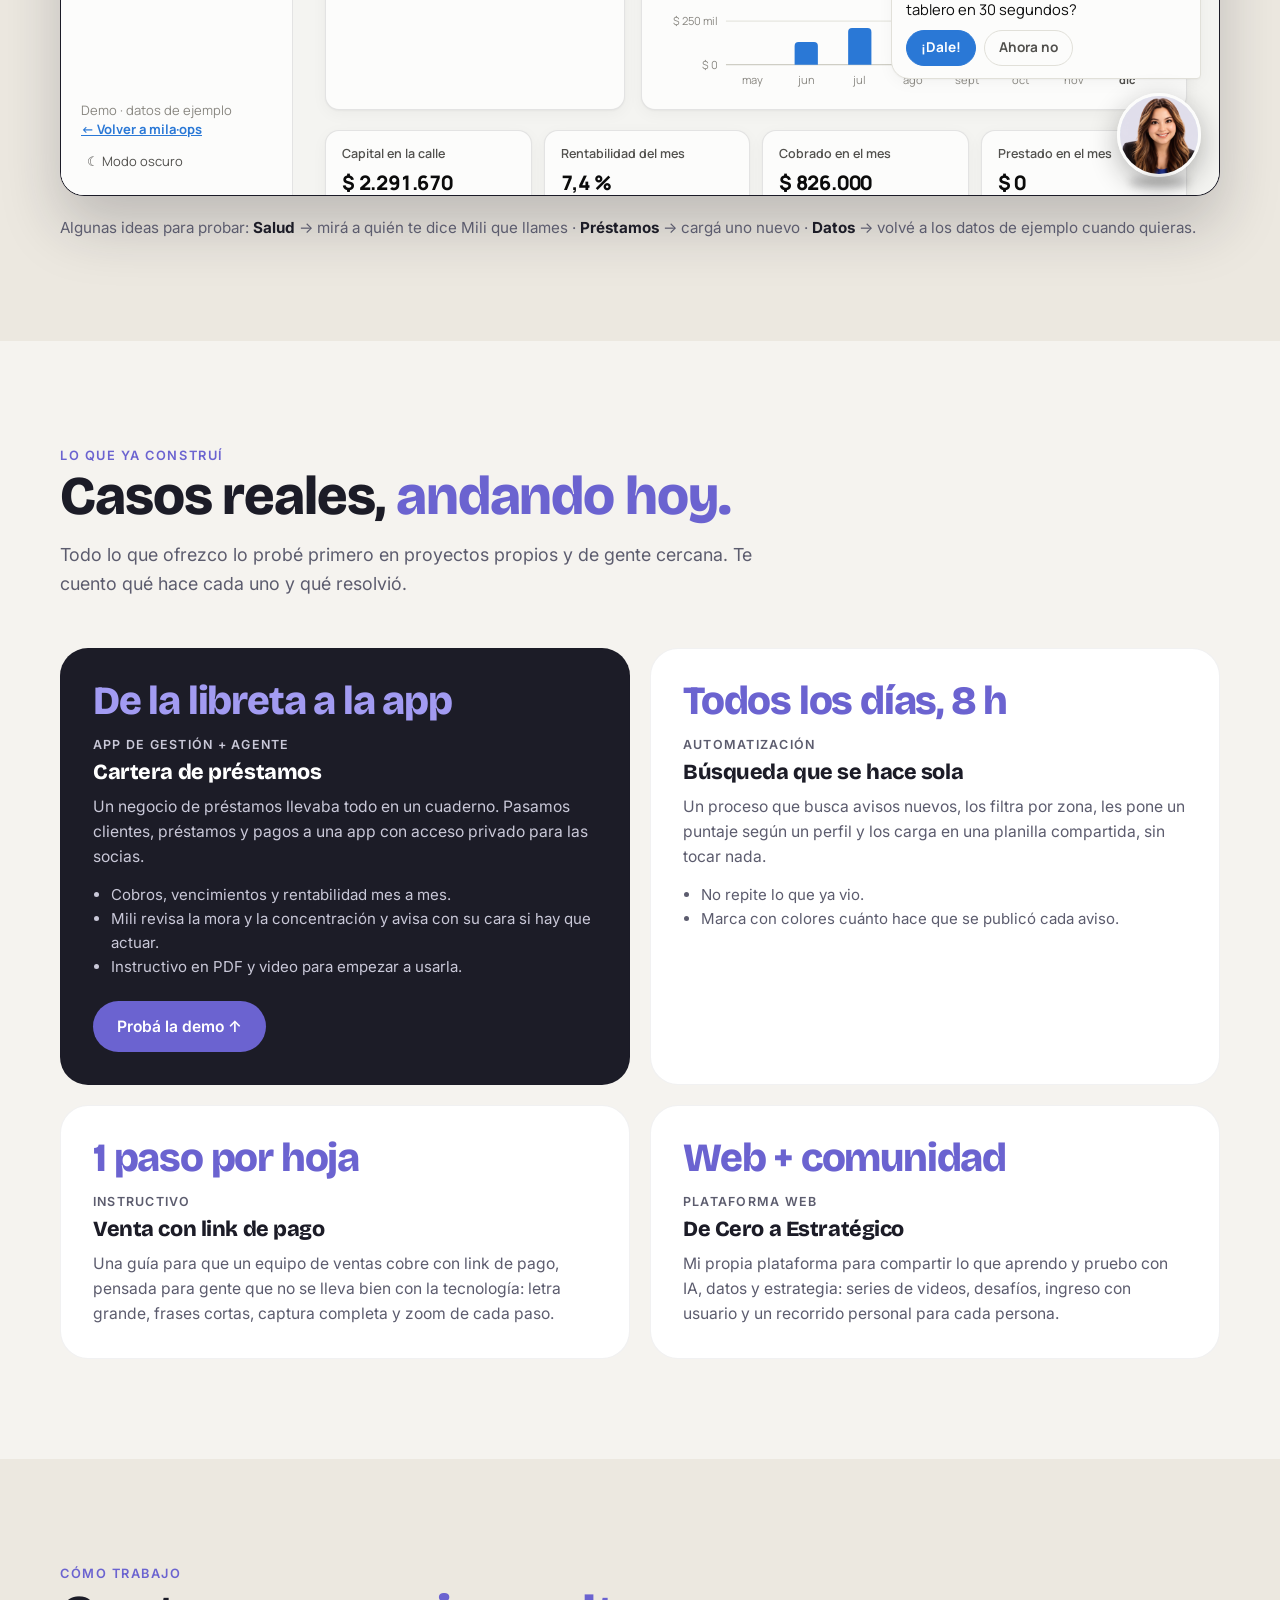
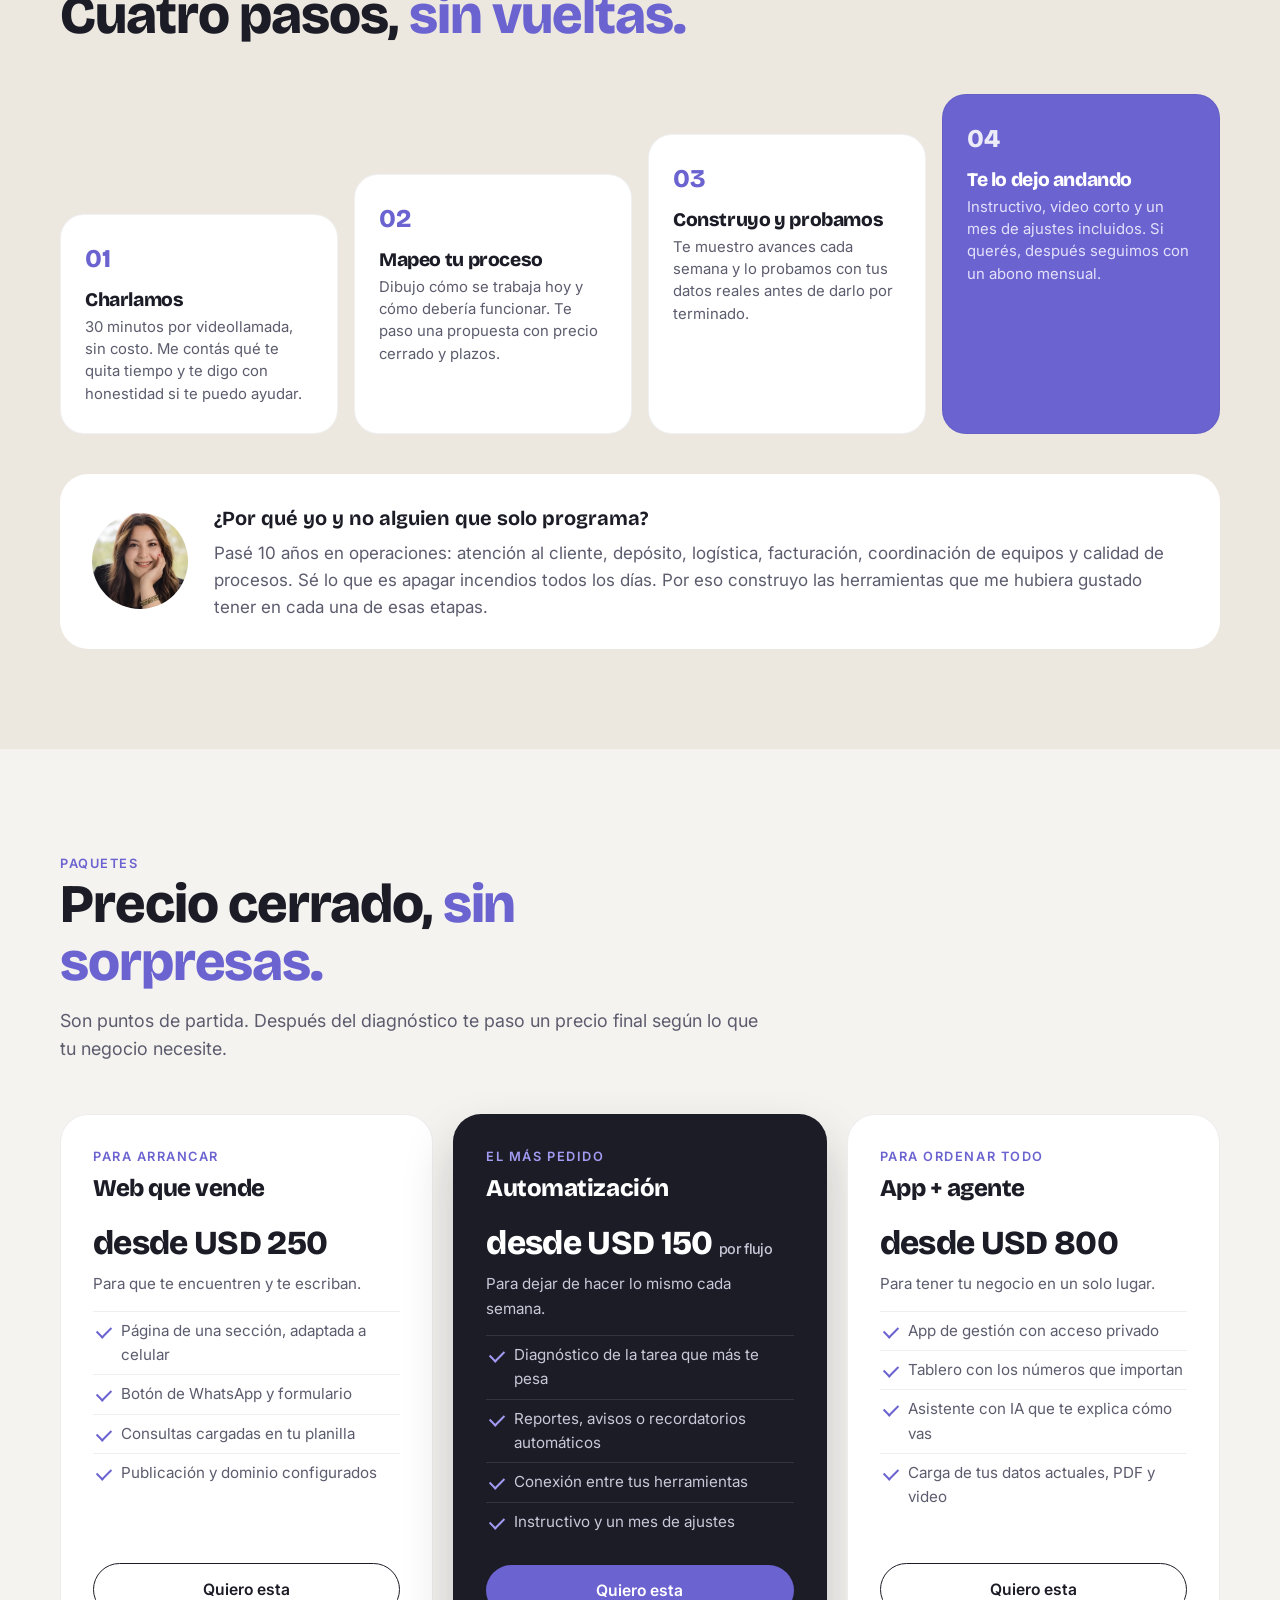
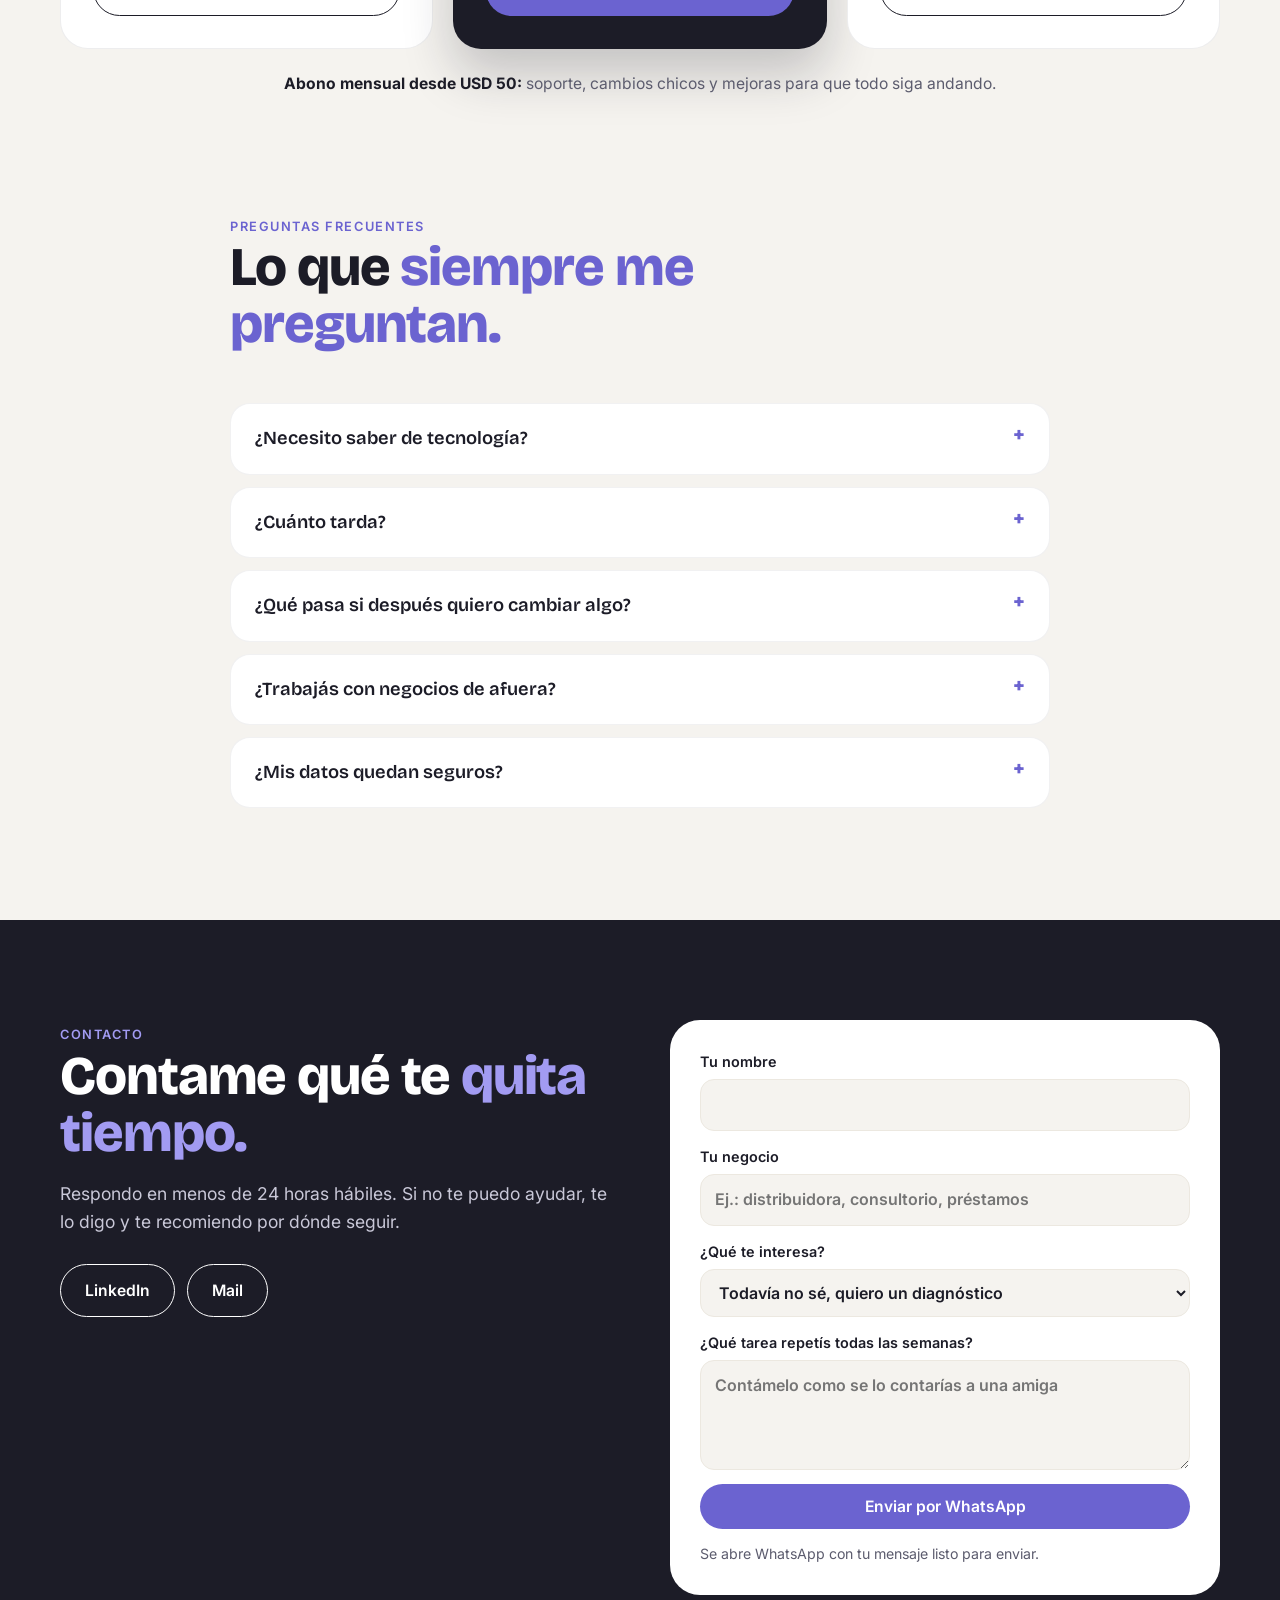
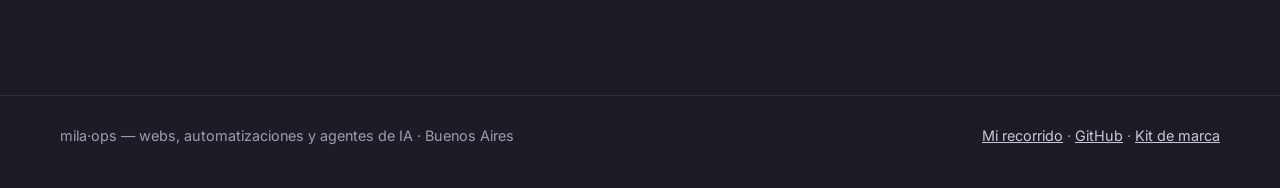
==== commit e4c12450: "Kit de marca, WhatsApp en el formulario y enlace al kit Co-Authored-By: Claude Opus 5.5 <noreply@ant" ====
--- a/index.html
+++ b/index.html
@@ -569,14 +569,14 @@
 <footer>
   <div class="contenedor">
     <span>mila·ops — webs, automatizaciones y agentes de IA · Buenos Aires</span>
-    <span><a href="https://mila-ops-ia.github.io" target="_blank" rel="noopener">Mi recorrido</a> · <a href="https://github.com/mila-ops-ia" target="_blank" rel="noopener">GitHub</a></span>
+    <span><a href="https://mila-ops-ia.github.io" target="_blank" rel="noopener">Mi recorrido</a> · <a href="https://github.com/mila-ops-ia" target="_blank" rel="noopener">GitHub</a> · <a href="kit/">Kit de marca</a></span>
   </div>
 </footer>
 
 <script>
   // ⚙️ Completá tu número de WhatsApp con código de país, sin + ni espacios (ej.: 5491112345678).
   // Si queda vacío, el formulario abre un mail.
-  const WHATSAPP = "";
+  const WHATSAPP = "595985230647";
   const MAIL = "milagrosbelensanabria@gmail.com";
 
   // Chat de la portada
